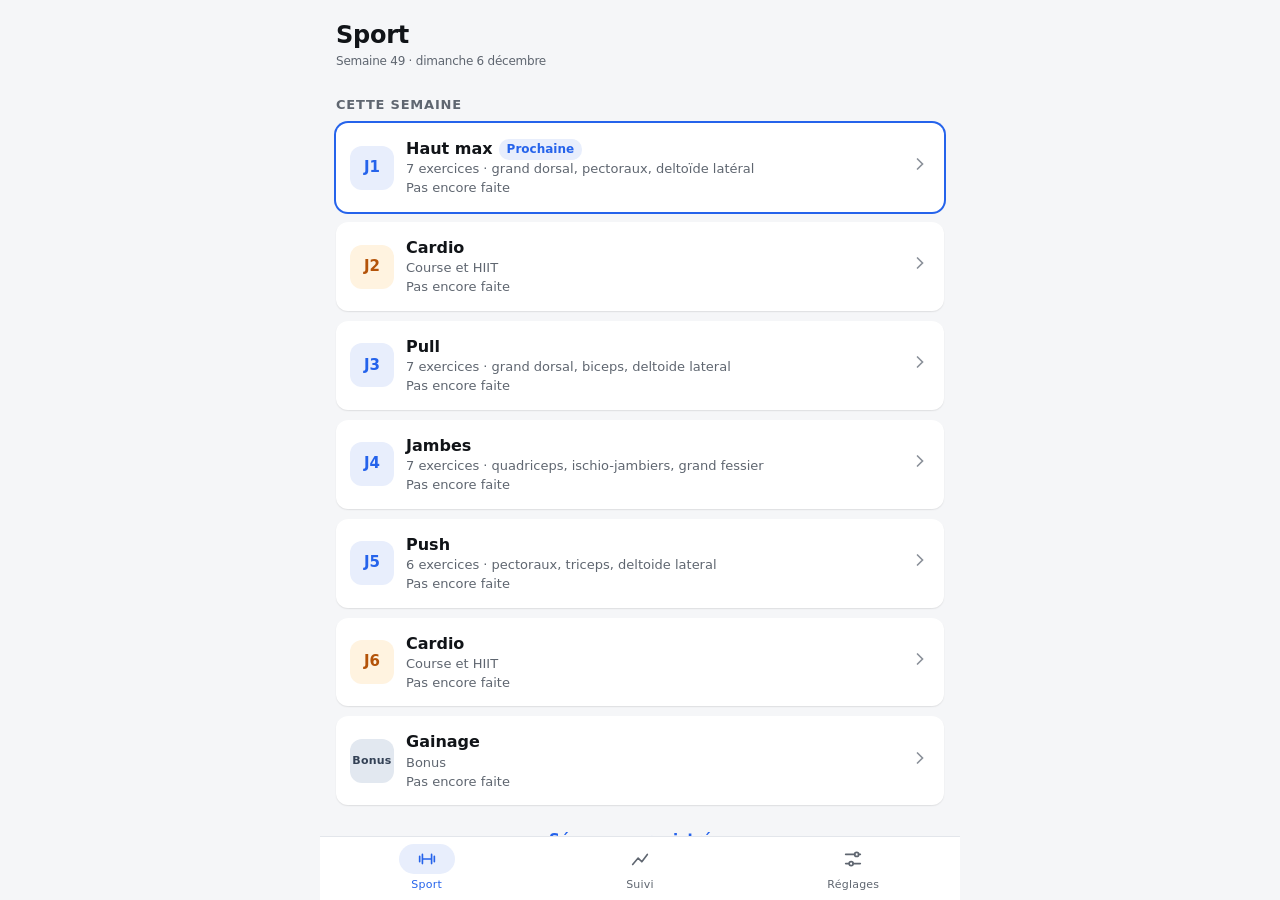
==== v2/index.html @ ffeedc8b "Version 2 : application independante dans v2/, classeur neuf et pont v2, direction standard du march" ====
<!DOCTYPE html>
<html lang="fr">
<head>
<meta charset="utf-8">
<meta name="viewport" content="width=device-width, initial-scale=1, viewport-fit=cover, user-scalable=no">
<meta name="theme-color" content="#f5f6f8">
<meta name="mobile-web-app-capable" content="yes">
<title>Muscu</title>
<link rel="manifest" href="manifest.webmanifest">
<link rel="icon" href="../icones/icone.svg" type="image/svg+xml">
<link rel="apple-touch-icon" href="../icones/icone-192.png">
<link rel="stylesheet" href="css/style.css">
</head>
<body>
<!-- Muscu v2 (4 novembre 2026). Chaque écran est une <section class="ecran">
     dont le contenu est rendu par js/*.js ; afficher() dans js/ui.js les
     empile avec un glissement de 220 ms et tient l'historique Android.
     Les trois écrans racine (Sport, Suivi, Réglages) portent la barre
     d'onglets. -->
<div id="app">

  <section id="ecran-sport" class="ecran racine actif">
    <div class="barre barre-grande"><h2>Sport<span class="sous" id="sport-sous"></span></h2></div>
    <div class="corps avec-onglets" id="sport-corps"></div>
  </section>

  <section id="ecran-suivi" class="ecran racine">
    <div class="barre barre-grande"><h2>Suivi<span class="sous">Progression, corps, sommeil</span></h2></div>
    <div class="corps avec-onglets" id="suivi-corps"></div>
  </section>

  <section id="ecran-reglages" class="ecran racine">
    <div class="barre barre-grande"><h2>Réglages<span class="sous">Classeur, son, veille</span></h2></div>
    <div class="corps avec-onglets" id="reglages-corps"></div>
  </section>

  <section id="ecran-demarrage" class="ecran">
    <div class="barre"><button class="icone" data-retour aria-label="Retour"></button><h2 id="demarrage-titre"></h2></div>
    <div class="corps" id="demarrage-corps"></div>
  </section>

  <section id="ecran-seance" class="ecran">
    <div class="barre"><button class="icone" data-retour aria-label="Retour"></button><h2 id="seance-titre"></h2><span class="num texte-2" id="seance-chrono"></span></div>
    <div class="progression"><div id="seance-progression"></div></div>
    <div class="corps" id="seance-corps"></div>
    <input id="amorce-clavier" type="text" inputmode="decimal" aria-hidden="true" tabindex="-1"
      style="position:absolute;left:0;top:0;width:1px;height:1px;opacity:0;font-size:16px;border:0;padding:0;">
  </section>

  <section id="ecran-fin" class="ecran">
    <div class="barre"><button class="icone" data-retour aria-label="Retour"></button><h2 id="fin-titre">Fin de séance</h2></div>
    <div class="corps" id="fin-corps"></div>
  </section>

  <section id="ecran-exercice" class="ecran">
    <div class="barre"><button class="icone" data-retour aria-label="Retour"></button><h2 id="exercice-titre"></h2></div>
    <div class="corps" id="exercice-corps"></div>
  </section>

  <section id="ecran-surcharge" class="ecran">
    <div class="barre"><button class="icone" data-retour aria-label="Retour"></button><h2>Surcharge progressive</h2></div>
    <div class="corps" id="surcharge-corps"></div>
  </section>

  <section id="ecran-calendrier" class="ecran">
    <div class="barre"><button class="icone" data-retour aria-label="Retour"></button><h2>Calendrier</h2></div>
    <div class="corps" id="calendrier-corps"></div>
  </section>

  <section id="ecran-etat" class="ecran">
    <div class="barre"><button class="icone" data-retour aria-label="Retour"></button><h2>État musculaire</h2></div>
    <div class="corps" id="etat-corps"></div>
  </section>

  <section id="ecran-sommeil" class="ecran">
    <div class="barre"><button class="icone" data-retour aria-label="Retour"></button><h2 id="sommeil-titre">Sommeil</h2></div>
    <div class="corps" id="sommeil-corps"></div>
  </section>

  <section id="ecran-mensurations" class="ecran">
    <div class="barre"><button class="icone" data-retour aria-label="Retour"></button><h2 id="mensurations-titre">Mensurations</h2></div>
    <div class="corps" id="mensurations-corps"></div>
    <input id="mensurations-photo-fichier" type="file" accept="image/*" capture="environment" hidden>
  </section>

  <section id="ecran-cardio-evolution" class="ecran">
    <div class="barre"><button class="icone" data-retour aria-label="Retour"></button><h2>Évolution cardio</h2></div>
    <div class="corps" id="cardio-evolution-corps"></div>
  </section>

  <section id="ecran-bilan" class="ecran">
    <div class="barre"><button class="icone" data-retour aria-label="Retour"></button><h2>Bilan mensuel</h2></div>
    <div class="corps" id="bilan-corps"></div>
  </section>

  <section id="ecran-remarque" class="ecran">
    <div class="barre"><button class="icone" data-retour aria-label="Retour"></button><h2>Remarque</h2></div>
    <div class="corps" id="remarque-corps"></div>
  </section>

  <section id="ecran-historique" class="ecran">
    <div class="barre"><button class="icone" data-retour aria-label="Retour"></button><h2>Séances enregistrées</h2></div>
    <div class="corps" id="historique-corps"></div>
  </section>

  <nav class="onglets" id="onglets" aria-label="Navigation principale">
    <button class="onglet actif" data-onglet="sport"><span class="pastille-onglet" data-icone="halteres"></span>Sport</button>
    <button class="onglet" data-onglet="suivi"><span class="pastille-onglet" data-icone="courbe"></span>Suivi</button>
    <button class="onglet" data-onglet="reglages"><span class="pastille-onglet" data-icone="reglages"></span>Réglages</button>
  </nav>

  <div id="minuterie-plein" class="minuterie-plein" hidden>
    <button class="icone fermer" id="minuterie-fermer" aria-label="Revenir à la fiche" data-icone="fermer"></button>
    <div class="centre">
      <svg class="anneau" viewBox="0 0 120 120" aria-hidden="true">
        <circle class="fond" cx="60" cy="60" r="52"></circle>
        <circle class="progres" id="minuterie-anneau" cx="60" cy="60" r="52"></circle>
      </svg>
      <div class="t num" id="minuterie-plein-t">0:00</div>
    </div>
    <div class="suivant" id="minuterie-suivant"></div>
    <div class="bilan" id="minuterie-bilan"></div>
    <div class="actions">
      <button class="bouton" id="minuterie-moins">-15 s</button>
      <button class="bouton" id="minuterie-plus">+15 s</button>
      <button class="bouton" id="minuterie-stop">Passer</button>
    </div>
  </div>

  <div id="toast" class="toast" role="status" aria-live="polite"></div>
</div>

<script src="js/tables.js"></script>
<script src="js/donnees.js"></script>
<script src="js/calculs.js"></script>
<script src="js/ui.js"></script>
<script src="js/sport.js"></script>
<script src="js/seance.js"></script>
<script src="js/cardio.js"></script>
<script src="js/gainage.js"></script>
<script src="js/suivi.js"></script>
<script src="js/sommeil.js"></script>
<script src="js/mensurations.js"></script>
<script src="js/reglages.js"></script>
<script src="js/app.js"></script>
</body>
</html>
---- v2/css/style.css ----
/* Muscu v2. Direction choisie le 4 novembre 2026 : le standard du marché
   (Hevy, Strong, Material 3 Android) joué sans détour. Fond gris très
   clair, cartes blanches, un seul bleu d'action, vert et rouge sémantiques,
   Roboto, barre d'onglets basse. Un seul thème, clair : l'application vit
   sous la lumière crue de la salle.

   Contrastes mesurés contre --fond (#f5f6f8) et --carte (#fff) :
   --texte 16,1:1, --texte-2 5,9:1, --accent 5,2:1 (texte) et blanc sur
   --accent 5,2:1, --hausse 4,6:1, --baisse 5,9:1. */

:root {
  --fond: #f5f6f8;
  --carte: #ffffff;
  --fond-2: #eceef2;
  --trait: #e3e6eb;
  --texte: #111418;
  --texte-2: #5f6670;
  --texte-3: #8a9099;
  --accent: #2563eb;
  --accent-fond: #e8eefc;
  --accent-fonce: #1d4ed8;
  --hausse: #15803d;
  --hausse-fond: #e6f5ec;
  --baisse: #b91c1c;
  --baisse-fond: #fdecec;
  --attention: #b45309;
  --attention-fond: #fff3e0;
  --repos: #1e3a8a;
  --rayon: 12px;
  --rayon-petit: 8px;
  --marge: 16px;
  --ombre: 0 1px 2px rgba(17, 20, 24, .06), 0 1px 1px rgba(17, 20, 24, .04);
  --ombre-haute: 0 8px 24px -8px rgba(17, 20, 24, .25);
  --onglets: 64px;
  --police: "Roboto", system-ui, -apple-system, "Segoe UI", sans-serif;
  --vite: .18s cubic-bezier(.2, 0, 0, 1);
}

* { box-sizing: border-box; }
html, body { margin: 0; height: 100%; }
html { -webkit-text-size-adjust: 100%; }
body {
  background: var(--fond);
  color: var(--texte);
  font-family: var(--police);
  font-size: 15px;
  line-height: 1.45;
  overscroll-behavior: none;
  -webkit-tap-highlight-color: transparent;
  overflow: hidden;
}
button, input, select, textarea { font: inherit; color: inherit; }
button { cursor: pointer; border: 0; background: none; padding: 0; }
input, textarea, select { border: 1px solid var(--trait); background: var(--carte); border-radius: var(--rayon-petit); padding: 10px 12px; }
input:focus, textarea:focus, select:focus, button:focus-visible { outline: 2px solid var(--accent); outline-offset: 1px; }
h1, h2, h3, h4, p { margin: 0; }
ul { list-style: none; margin: 0; padding: 0; }
.num, .tabnum { font-variant-numeric: tabular-nums; }
[hidden] { display: none !important; }
::selection { background: var(--accent-fond); }

/* ---------- Écrans et navigation ---------- */

#app { position: fixed; inset: 0; display: flex; flex-direction: column; max-width: 640px; margin: 0 auto; width: 100%; overflow: clip; }
.ecran {
  position: absolute; inset: 0; display: flex; flex-direction: column;
  background: var(--fond);
  transform: translateX(100%);
  visibility: hidden;
  transition: transform .22s cubic-bezier(.2, 0, 0, 1), visibility 0s linear .22s;
}
.ecran.actif { transform: translateX(0); visibility: visible; transition: transform .22s cubic-bezier(.2, 0, 0, 1), visibility 0s; z-index: 2; }
.ecran.sortant { transform: translateX(-30%); opacity: .6; visibility: visible; transition: transform .22s cubic-bezier(.2, 0, 0, 1), opacity .22s, visibility 0s linear .22s; z-index: 1; }
.ecran.racine { transform: none; }
.ecran.racine.actif { z-index: 1; }
@media (prefers-reduced-motion: reduce) {
  .ecran, .ecran.actif, .ecran.sortant { transition: none; }
}

.barre {
  display: flex; align-items: center; gap: 8px;
  padding: calc(env(safe-area-inset-top, 0px) + 10px) 12px 10px;
  background: var(--carte); border-bottom: 1px solid var(--trait); flex: none; min-height: 56px;
}
.barre h2 { flex: 1; font-size: 18px; font-weight: 600; letter-spacing: -.01em; min-width: 0; overflow: hidden; text-overflow: ellipsis; white-space: nowrap; }
.barre .sous { display: block; font-size: 12px; color: var(--texte-2); font-weight: 400; }
.barre-grande { padding-top: calc(env(safe-area-inset-top, 0px) + 18px); padding-left: var(--marge); background: var(--fond); border-bottom: 0; }
.barre-grande h2 { font-size: 24px; font-weight: 700; }
.icone {
  width: 44px; height: 44px; border-radius: 22px; display: inline-flex; align-items: center; justify-content: center; flex: none;
  color: var(--texte); transition: background var(--vite);
}
.icone:active { background: var(--fond-2); }
.icone svg, .onglet svg, .ic svg { width: 22px; height: 22px; stroke: currentColor; fill: none; stroke-width: 1.8; stroke-linecap: round; stroke-linejoin: round; }

.corps { flex: 1; overflow-y: auto; overscroll-behavior: contain; -webkit-overflow-scrolling: touch;
  padding: 12px max(var(--marge), env(safe-area-inset-right, 0px)) calc(24px + env(safe-area-inset-bottom, 0px)) max(var(--marge), env(safe-area-inset-left, 0px)); }
.corps.avec-onglets { padding-bottom: calc(var(--onglets) + 16px + env(safe-area-inset-bottom, 0px)); }

.onglets {
  position: absolute; left: 0; right: 0; bottom: 0; z-index: 5;
  display: flex; background: var(--carte); border-top: 1px solid var(--trait);
  padding-bottom: env(safe-area-inset-bottom, 0px); height: calc(var(--onglets) + env(safe-area-inset-bottom, 0px));
}
.onglet { flex: 1; display: flex; flex-direction: column; align-items: center; justify-content: center; gap: 3px; font-size: 11px; font-weight: 500; color: var(--texte-2); letter-spacing: .02em; }
.onglet span.pastille-onglet { display: flex; align-items: center; justify-content: center; width: 56px; height: 30px; border-radius: 15px; transition: background var(--vite); }
.onglet.actif { color: var(--accent); }
.onglet.actif span.pastille-onglet { background: var(--accent-fond); }
.onglet:active span.pastille-onglet { background: var(--fond-2); }

/* ---------- Composants ---------- */

.carte { background: var(--carte); border-radius: var(--rayon); box-shadow: var(--ombre); padding: 14px; }
.carte + .carte, .liste > * + * { margin-top: 10px; }
.liste-cartes { display: flex; flex-direction: column; gap: 10px; }
.titre-section { font-size: 13px; font-weight: 600; color: var(--texte-2); text-transform: uppercase; letter-spacing: .06em; margin: 18px 0 8px; }
.titre-section:first-child { margin-top: 4px; }
.texte-2 { color: var(--texte-2); }
.texte-3 { color: var(--texte-3); }
.petit { font-size: 13px; }
.vide { color: var(--texte-2); text-align: center; padding: 32px 16px; }

.bouton {
  display: inline-flex; align-items: center; justify-content: center; gap: 8px;
  min-height: 48px; padding: 0 20px; border-radius: 24px; font-weight: 600; font-size: 15px;
  background: var(--fond-2); color: var(--texte); transition: background var(--vite), transform var(--vite);
}
.bouton:active { transform: scale(.98); }
.bouton.primaire { background: var(--accent); color: #fff; }
.bouton.primaire:active { background: var(--accent-fonce); }
.bouton.large { width: 100%; }
.bouton.danger { color: var(--baisse); background: var(--baisse-fond); }
.bouton.discret { background: none; color: var(--accent); min-height: 40px; }
.bouton[disabled] { opacity: .5; pointer-events: none; }
.bouton.petit { min-height: 36px; padding: 0 14px; font-size: 14px; border-radius: 18px; }

.rangee { display: flex; align-items: center; gap: 12px; min-height: 56px; padding: 8px 0; }
.rangee + .rangee { border-top: 1px solid var(--trait); }
.rangee .ic { width: 40px; height: 40px; border-radius: 10px; background: var(--accent-fond); color: var(--accent); display: flex; align-items: center; justify-content: center; font-weight: 700; font-size: 14px; flex: none; }
.rangee .tx { flex: 1; min-width: 0; }
.rangee .tx b { display: block; font-weight: 500; }
.rangee .tx span { display: block; font-size: 13px; color: var(--texte-2); }
.rangee .chev { color: var(--texte-3); flex: none; }
.rangee .chev svg { width: 20px; height: 20px; stroke: currentColor; fill: none; stroke-width: 2; stroke-linecap: round; }
button.rangee { width: 100%; text-align: left; }
button.rangee:active { background: var(--fond-2); margin: 0 -14px; padding-left: 14px; padding-right: 14px; width: calc(100% + 28px); }

.puce { display: inline-flex; align-items: center; gap: 4px; padding: 2px 8px; border-radius: 10px; font-size: 12px; font-weight: 600; background: var(--fond-2); color: var(--texte-2); }
.puce.hausse { background: var(--hausse-fond); color: var(--hausse); }
.puce.baisse { background: var(--baisse-fond); color: var(--baisse); }
.puce.attention { background: var(--attention-fond); color: var(--attention); }
.puce.accent { background: var(--accent-fond); color: var(--accent); }

.alerte { border-radius: var(--rayon); padding: 10px 14px; font-size: 14px; display: flex; gap: 10px; align-items: flex-start; }
.alerte.baisse { background: var(--baisse-fond); color: #7f1d1d; }
.alerte.attention { background: var(--attention-fond); color: #7c3a03; }
.alerte.info { background: var(--accent-fond); color: #1e3a8a; }
.alerte b { font-weight: 600; }

.segments { display: flex; gap: 6px; flex-wrap: wrap; }
.segment { min-height: 40px; padding: 0 14px; border-radius: 20px; background: var(--carte); border: 1px solid var(--trait); font-weight: 500; font-size: 14px; display: inline-flex; align-items: center; gap: 6px; transition: background var(--vite), border-color var(--vite); }
.segment.choisi { background: var(--accent); border-color: var(--accent); color: #fff; }
.segment.rempli:not(.choisi)::after { content: ""; width: 7px; height: 7px; border-radius: 50%; background: var(--hausse); }

.champ { display: flex; flex-direction: column; gap: 4px; }
.champ > span { font-size: 13px; color: var(--texte-2); }
.champ input, .champ textarea, .champ select { width: 100%; min-height: 48px; }
.champ input { font-size: 17px; }
.grille-champs { display: grid; grid-template-columns: 1fr 1fr; gap: 10px; }
.bascule { display: flex; align-items: center; justify-content: space-between; gap: 12px; min-height: 52px; }
.bascule span { flex: 1; }
.bascule input { width: 26px; height: 26px; accent-color: var(--accent); margin: 0; }

.chiffres { display: flex; gap: 8px; }
.chiffre { flex: 1; background: var(--fond-2); border-radius: var(--rayon-petit); padding: 10px 8px; text-align: center; }
.chiffre b { display: block; font-size: 22px; font-weight: 700; font-variant-numeric: tabular-nums; }
.chiffre span { font-size: 12px; color: var(--texte-2); }

.toast { position: absolute; left: 16px; right: 16px; bottom: calc(var(--onglets) + 16px + env(safe-area-inset-bottom, 0px)); z-index: 20; background: var(--texte); color: #fff; border-radius: var(--rayon-petit); padding: 12px 16px; font-size: 14px; box-shadow: var(--ombre-haute); opacity: 0; transform: translateY(8px); transition: opacity var(--vite), transform var(--vite); pointer-events: none; }
.toast.visible { opacity: 1; transform: none; }

/* Feuille basse (dialogue) */
.voile { position: absolute; inset: 0; z-index: 30; background: rgba(17, 20, 24, .4); display: flex; align-items: flex-end; opacity: 0; transition: opacity var(--vite); }
.voile.visible { opacity: 1; }
.feuille { background: var(--carte); width: 100%; border-radius: 16px 16px 0 0; padding: 12px var(--marge) calc(20px + env(safe-area-inset-bottom, 0px)); max-height: 85%; overflow-y: auto; transform: translateY(100%); transition: transform .22s cubic-bezier(.2, 0, 0, 1); }
.voile.visible .feuille { transform: none; }
.feuille::before { content: ""; display: block; width: 36px; height: 4px; border-radius: 2px; background: var(--trait); margin: 0 auto 12px; }
.feuille h3 { font-size: 18px; margin-bottom: 8px; }
.feuille .actions { display: flex; gap: 8px; margin-top: 16px; }
.feuille .actions .bouton { flex: 1; }
.feuille .liste-choix button { width: 100%; text-align: left; min-height: 52px; padding: 8px 4px; border-top: 1px solid var(--trait); display: flex; justify-content: space-between; align-items: center; gap: 8px; }
.feuille .liste-choix button:first-child { border-top: 0; }
.feuille .liste-choix button span { color: var(--texte-2); font-size: 13px; }

/* ---------- Sport ---------- */

.carte-jour { display: flex; align-items: center; gap: 12px; padding: 14px; width: 100%; text-align: left; background: var(--carte); border-radius: var(--rayon); box-shadow: var(--ombre); transition: transform var(--vite); }
.carte-jour:active { transform: scale(.985); }
.carte-jour .code { width: 44px; height: 44px; border-radius: 12px; background: var(--accent-fond); color: var(--accent); font-weight: 700; font-size: 15px; display: flex; align-items: center; justify-content: center; flex: none; }
.carte-jour.cardio .code { background: #fff3e0; color: #b45309; }
.carte-jour.gainage .code { background: #e2e8f0; color: #334155; font-size: 11px; letter-spacing: .02em; }
.carte-jour .tx { flex: 1; min-width: 0; }
.carte-jour .tx b { display: block; font-size: 16px; font-weight: 600; }
.carte-jour .tx > span { display: block; font-size: 13px; color: var(--texte-2); }
.carte-jour .tx span.retard { color: var(--baisse); font-weight: 500; }
.carte-jour .tx span.encours { color: var(--accent); font-weight: 500; }
.carte-jour .chev { color: var(--texte-3); }
.carte-jour .chev svg { width: 20px; height: 20px; stroke: currentColor; fill: none; stroke-width: 2; stroke-linecap: round; }
.carte-jour.encours, .carte-jour.prochaine { box-shadow: 0 0 0 2px var(--accent), var(--ombre); }
.carte-jour .tx .puce { margin-left: 6px; vertical-align: 1px; }

/* ---------- Démarrage ---------- */

.phrase { font-size: 19px; font-weight: 500; line-height: 1.35; text-wrap: balance; padding: 6px 0 2px; }
.echauffement li { display: flex; gap: 10px; padding: 8px 0; border-top: 1px solid var(--trait); }
.echauffement li:first-child { border-top: 0; }
.echauffement li::before { content: ""; width: 8px; height: 8px; border-radius: 50%; background: var(--accent); flex: none; margin-top: 7px; }
.echelle { display: flex; gap: 6px; }
.echelle button { flex: 1; min-height: 44px; border-radius: var(--rayon-petit); background: var(--fond-2); font-weight: 600; font-size: 16px; }
.echelle button.choisi { background: var(--accent); color: #fff; }
.pied-fixe { position: sticky; bottom: 0; background: linear-gradient(180deg, rgba(245, 246, 248, 0), var(--fond) 30%); padding: 16px 0 4px; }

/* ---------- Séance ---------- */

.progression { height: 4px; background: var(--fond-2); flex: none; }
.progression > div { height: 100%; background: var(--accent); width: 0; transition: width .25s; }
.exo-entete { display: flex; align-items: flex-start; gap: 10px; }
.exo-entete h3 { font-size: 22px; font-weight: 700; line-height: 1.15; flex: 1; text-wrap: balance; }
.exo-muscle { font-size: 13px; color: var(--texte-2); margin-top: 2px; }
.objectif { display: flex; align-items: flex-end; gap: 12px; margin-top: 12px; }
.objectif .val { font-size: 40px; font-weight: 700; line-height: 1; font-variant-numeric: tabular-nums; letter-spacing: -.02em; }
.objectif .val small { font-size: 15px; font-weight: 500; color: var(--texte-2); margin-left: 4px; letter-spacing: 0; }
.objectif .why { font-size: 12px; color: var(--texte-2); flex: 1; padding-bottom: 4px; }
.objectif.monte .val { color: var(--hausse); }
.exo-image { margin-top: 12px; border-radius: var(--rayon-petit); overflow: hidden; background: var(--carte); border: 1px solid var(--trait); display: flex; align-items: center; justify-content: center; height: 96px; position: relative; }
.exo-image img { max-height: 96px; max-width: 100%; object-fit: contain; }
.exo-image .credit { position: absolute; right: 6px; bottom: 4px; font-size: 10px; color: var(--texte-3); }
.exo-image .generique { position: absolute; left: 6px; top: 4px; }
.exo-details { margin-top: 10px; display: flex; flex-direction: column; gap: 6px; font-size: 14px; }
.exo-details .ligne-detail { display: flex; gap: 8px; align-items: flex-start; }
.exo-details .ligne-detail .cle { color: var(--texte-2); flex: none; width: 76px; font-size: 13px; padding-top: 1px; }
.exo-details .ligne-detail .val { flex: 1; min-width: 0; }
.exo-details button.ligne-detail { width: 100%; text-align: left; }
.exo-details .douleur { color: var(--baisse); }

/* Ligne de série aérée (choix de l'utilisateur le 4 novembre 2026, sur la
   maquette) : numéro, kg, reps, quatre boutons RIR sur une seule ligne ;
   rest-pause et suppression vivent sous les séries, pas dans chaque ligne. */
.entete-series { display: grid; grid-template-columns: 24px 1fr 1fr 164px; gap: 8px; font-size: 11px; color: var(--texte-2); text-transform: uppercase; letter-spacing: .06em; padding: 0 0 4px; }
.serie { display: grid; grid-template-columns: 24px 1fr 1fr 164px; gap: 8px; align-items: center; padding: 10px 0; border-top: 1px solid var(--trait); }
.serie.rp-actif .n::after { content: 'RP'; display: block; font-size: 9px; font-weight: 700; color: var(--accent); line-height: 1; }
.serie:first-of-type { border-top: 0; }
.serie .n { color: var(--texte-2); font-weight: 500; text-align: center; font-variant-numeric: tabular-nums; }
.serie input.f { width: 100%; min-height: 48px; text-align: center; font-size: 19px; font-weight: 600; font-variant-numeric: tabular-nums; background: var(--fond-2); border: 1px solid transparent; border-radius: var(--rayon-petit); padding: 0 4px; }
.serie input.f::placeholder { color: var(--texte-3); font-weight: 400; }
.serie.faite input.f { background: var(--hausse-fond); color: var(--hausse); }
.serie.faite.baisse input.f { background: var(--baisse-fond); color: var(--baisse); }
.serie.faite.stable input.f { background: var(--fond-2); color: var(--texte); }
.serie.courante input.f { border-color: var(--accent); background: var(--carte); }
.serie.aberrante input.f.charge { border-color: var(--attention); background: var(--attention-fond); }
.rir { display: flex; gap: 4px; align-items: center; }
.rir button { flex: 1; min-width: 0; min-height: 48px; border-radius: var(--rayon-petit); background: var(--fond-2); font-weight: 600; font-size: 15px; color: var(--texte-2); }
.rir button.choisi { background: var(--accent); color: #fff; }
.rir button.cible:not(.choisi) { box-shadow: inset 0 0 0 1.5px var(--accent); }
.serie .plus { display: contents; }
.serie .plus button { width: 40px; height: 48px; border-radius: var(--rayon-petit); font-size: 12px; font-weight: 700; color: var(--texte-2); background: var(--fond-2); display: flex; align-items: center; justify-content: center; }
.serie .plus button svg { width: 18px; height: 18px; stroke: currentColor; fill: none; stroke-width: 2; stroke-linecap: round; }
.serie .plus button.rp.actif { background: var(--accent); color: #fff; }
.actions-serie { display: flex; gap: 8px; margin-top: 12px; flex-wrap: wrap; }
.actions-serie .bouton { flex: 1; min-width: 0; padding: 0 10px; }
.actions-serie .bouton.actif { background: var(--accent); color: #fff; }

.comparaison { font-size: 13px; color: var(--texte-2); margin-top: 6px; min-height: 18px; }
.comparaison.hausse { color: var(--hausse); }
.comparaison.baisse { color: var(--baisse); }

.nav-exo { display: flex; gap: 8px; margin-top: 12px; }
.nav-exo .bouton { flex: 1; }

/* Minuterie de repos : bandeau compact et plein écran */
.minuterie { position: sticky; top: 0; z-index: 4; margin: -12px calc(-1 * var(--marge)) 12px; background: var(--repos); color: #fff; display: flex; align-items: center; justify-content: space-between; padding: 10px var(--marge); }
.minuterie .t { font-size: 30px; font-weight: 700; font-variant-numeric: tabular-nums; line-height: 1; }
.minuterie .l { font-size: 12px; opacity: .9; }
.minuterie-plein { position: absolute; inset: 0; z-index: 25; background: var(--repos); color: #fff; display: flex; flex-direction: column; align-items: center; justify-content: center; gap: 16px; padding: 24px; text-align: center; }
.minuterie-plein .anneau { width: 220px; height: 220px; }
.minuterie-plein .anneau circle { fill: none; stroke-width: 8; stroke-linecap: round; }
.minuterie-plein .anneau .fond { stroke: rgba(255, 255, 255, .2); }
.minuterie-plein .anneau .progres { stroke: #93c5fd; transition: stroke-dashoffset .25s linear; transform: rotate(-90deg); transform-origin: 50% 50%; }
.minuterie-plein .t { font-size: 64px; font-weight: 700; font-variant-numeric: tabular-nums; line-height: 1; position: absolute; }
.minuterie-plein .centre { position: relative; display: flex; align-items: center; justify-content: center; }
.minuterie-plein .suivant { font-size: 15px; opacity: .9; max-width: 32ch; }
.minuterie-plein .suivant b { display: block; font-size: 20px; margin-bottom: 4px; }
.minuterie-plein .bilan { display: flex; gap: 16px; font-size: 14px; }
.minuterie-plein .bilan b { display: block; font-size: 22px; }
.minuterie-plein .fermer { position: absolute; top: calc(env(safe-area-inset-top, 0px) + 12px); right: 12px; color: #fff; }
.minuterie-plein .actions { display: flex; gap: 10px; }
.minuterie-plein .actions .bouton { background: rgba(255, 255, 255, .16); color: #fff; }

/* ---------- Cardio ---------- */
.cycle { margin-top: 10px; }
.cycle .entete-cycle { display: flex; justify-content: space-between; align-items: center; font-weight: 600; margin-bottom: 8px; }
.cycle .entete-cycle button { color: var(--texte-2); }
.allure { font-weight: 600; margin-top: 8px; }

/* ---------- Gainage ---------- */
.gainage-exo .choix { margin: 8px 0; }
.gainage-series { display: grid; grid-template-columns: repeat(3, 1fr); gap: 8px; margin-top: 8px; }
.gainage-serie { background: var(--fond-2); border-radius: var(--rayon-petit); padding: 8px; display: flex; flex-direction: column; gap: 6px; align-items: stretch; }
.gainage-serie input { width: 100%; min-height: 44px; text-align: center; font-size: 18px; font-weight: 600; background: var(--carte); border: 1px solid transparent; padding: 0 4px; }
.gainage-serie label { display: flex; align-items: center; gap: 4px; font-size: 12px; color: var(--texte-2); }
.gainage-serie label input { min-height: 36px; font-size: 14px; }
.gainage-serie .demarrer { min-height: 36px; border-radius: 18px; background: var(--accent); color: #fff; font-weight: 600; font-size: 13px; }
.gainage-chrono { position: sticky; top: 0; z-index: 4; margin: -12px calc(-1 * var(--marge)) 12px; background: var(--repos); color: #fff; display: flex; justify-content: space-between; align-items: center; padding: 10px var(--marge); }
.gainage-chrono .t { font-size: 30px; font-weight: 700; font-variant-numeric: tabular-nums; }
.nom-mouvement { font-weight: 600; }
.reglage-duree { display: flex; align-items: center; gap: 10px; }
.reglage-duree button { width: 40px; height: 40px; border-radius: 20px; background: var(--fond-2); font-size: 20px; font-weight: 600; }

/* ---------- Fin de séance ---------- */
.resume-exo { padding: 8px 0; border-top: 1px solid var(--trait); }
.resume-exo:first-child { border-top: 0; }
.resume-exo b { display: block; font-weight: 500; }
.resume-exo span { font-size: 13px; color: var(--texte-2); font-variant-numeric: tabular-nums; }
.etat-envoi { display: flex; align-items: center; gap: 8px; font-size: 13px; color: var(--texte-2); justify-content: center; margin-top: 8px; }
.etat-envoi svg { width: 20px; height: 20px; stroke: currentColor; fill: none; stroke-width: 1.8; flex: none; }
.spinner { width: 18px; height: 18px; border: 2px solid rgba(255, 255, 255, .35); border-top-color: #fff; border-radius: 50%; animation: tourner .8s linear infinite; }
@keyframes tourner { to { transform: rotate(360deg); } }
@media (prefers-reduced-motion: reduce) { .spinner { animation: none; } }

/* ---------- Suivi ---------- */
.grille-suivi { display: grid; grid-template-columns: 1fr 1fr; gap: 10px; }
.tuile { background: var(--carte); border-radius: var(--rayon); box-shadow: var(--ombre); padding: 14px; text-align: left; display: flex; flex-direction: column; gap: 6px; min-height: 96px; }
.tuile .ic { color: var(--accent); }
.tuile b { font-size: 15px; font-weight: 600; }
.tuile span { font-size: 12px; color: var(--texte-2); }
.tuile { transition: transform var(--vite); }
.tuile:active { transform: scale(.985); }

svg.courbe { width: 100%; max-width: 420px; height: auto; display: block; margin: 0 auto; }
svg.courbe text { font-family: var(--police); font-size: 11px; fill: var(--texte-2); }
svg.courbe .axe { stroke: var(--trait); stroke-width: 1; }
svg.courbe .grille { stroke: var(--trait); stroke-width: 1; stroke-dasharray: 2 4; }
svg.courbe .trace { fill: none; stroke: var(--accent); stroke-width: 2.5; stroke-linejoin: round; }
svg.courbe .point { fill: var(--carte); stroke: var(--accent); stroke-width: 2.5; }
svg.courbe .point.dernier { fill: var(--accent); }
svg.courbe .point.choisi { fill: var(--accent); stroke: var(--carte); stroke-width: 3; filter: drop-shadow(0 1px 2px rgba(37, 99, 235, .5)); }
svg.courbe .zone { fill: transparent; }
svg.courbe .deload { fill: var(--attention); stroke: var(--attention); }
.fiche-point { margin-top: 8px; border-radius: var(--rayon); background: var(--carte); box-shadow: 0 0 0 2px var(--accent), var(--ombre); padding: 12px 14px; font-size: 13px; }
.fiche-point b { font-size: 15px; }
.fiche-point .series { color: var(--texte-2); font-variant-numeric: tabular-nums; margin-top: 2px; }
.fiche-point a { color: var(--accent); font-weight: 500; display: inline-block; margin-top: 6px; text-decoration: none; }

.calendrier-entetes, .calendrier-grille { display: grid; grid-template-columns: repeat(7, minmax(0, 1fr)); gap: 4px; }
.calendrier-entetes span { text-align: center; font-size: 11px; color: var(--texte-2); padding: 4px 0; }
.calendrier-case { aspect-ratio: 1; border-radius: var(--rayon-petit); background: var(--fond-2); position: relative; display: flex; align-items: center; justify-content: center; }
.calendrier-case.vide { background: none; }
.calendrier-case.aujourdhui { box-shadow: inset 0 0 0 2px var(--accent); }
.calendrier-case .num { position: absolute; top: 3px; left: 5px; font-size: 10px; color: var(--texte-2); }
.calendrier-case .ico { display: flex; flex-wrap: wrap; justify-content: center; gap: 1px; font-size: 9px; margin-top: 10px; max-width: 100%; }
.calendrier-case .ico .puce { font-size: 9px; padding: 0 4px; }
.calendrier-case.muscu { background: var(--accent-fond); }
.calendrier-case.cardio { background: #fff3e0; }
.calendrier-case.gainage { background: #e2e8f0; }
.calendrier-case.a-sommeil { box-shadow: inset 0 -3px 0 #5a7aa8; }
.calendrier-case .multi { position: absolute; right: 3px; bottom: 2px; font-size: 10px; font-weight: 600; color: var(--texte-2); }
.calendrier-case.zone-fatigue { background: var(--baisse-fond); }
.calendrier-case.zone-recup { background: var(--attention-fond); }
.calendrier-case.zone-prete { background: var(--hausse-fond); }
.mois-nav { display: flex; align-items: center; justify-content: space-between; margin-bottom: 8px; }
.mois-nav b { text-transform: capitalize; }

.mannequin-paire { display: flex; gap: 8px; }
.mannequin-vue { flex: 1; text-align: center; font-size: 12px; color: var(--texte-2); }
.mannequin-svg { width: 100%; height: auto; }
.mannequin-svg .silhouette { fill: var(--fond-2); stroke: var(--trait); stroke-width: 3; }
.mannequin-svg polygon { stroke: var(--carte); stroke-width: 3; }
.muscu-fatigue { fill: #ef9a9a; } .muscu-charge { fill: #ffcc80; } .muscu-recuperation { fill: #fff59d; } .muscu-pret { fill: #a5d6a7; }
.pastille-zone { display: flex; justify-content: space-between; gap: 8px; padding: 8px 10px; border-radius: var(--rayon-petit); font-size: 13px; }
.pastille-zone.muscu-fatigue { background: #ffebee; } .pastille-zone.muscu-charge { background: #fff3e0; } .pastille-zone.muscu-recuperation { background: #fffde7; } .pastille-zone.muscu-pret { background: #e8f5e9; }
.pastille-zone span { color: var(--texte-2); }
.liste-zones { display: grid; grid-template-columns: 1fr 1fr; gap: 6px; margin-top: 10px; }

/* Surcharge par muscle */
.surcharge-hausse { fill: var(--hausse); } .surcharge-baisse { fill: var(--baisse); } .surcharge-neutre { fill: var(--fond-2); }
.mannequin-svg polygon[data-zone] { cursor: pointer; }
.mannequin-svg polygon.selection { stroke: var(--accent); stroke-width: 8; }

/* Volume */
.barre-volume { display: grid; grid-template-columns: 110px 1fr 56px; gap: 8px; align-items: center; font-size: 13px; padding: 6px 0; border-top: 1px solid var(--trait); }
.barre-volume:first-child { border-top: 0; }
.barre-volume .jauge { height: 10px; background: var(--fond-2); border-radius: 5px; overflow: hidden; position: relative; }
.barre-volume .jauge i { position: absolute; left: 0; top: 0; bottom: 0; background: var(--accent); border-radius: 5px; }
.barre-volume .jauge i.realise { background: var(--hausse); height: 4px; top: 3px; }
.barre-volume .val { text-align: right; font-variant-numeric: tabular-nums; color: var(--texte-2); }

/* Sommeil */
.sommeil-frise { display: grid; grid-template-columns: repeat(12, minmax(0, 1fr)); gap: 3px; }
.sommeil-creneau { min-width: 0; padding: 0; }
.sommeil-creneau { aspect-ratio: 1 / 1.2; border-radius: 6px; background: var(--fond-2); position: relative; font-size: 10px; color: var(--texte-2); display: flex; align-items: center; justify-content: center; }
.sommeil-creneau.coeur { aspect-ratio: 1 / 1.45; }
.sommeil-creneau.sommeil { background: #3b5fa8; color: #fff; }
.sommeil-creneau.insomnie { background: var(--baisse); color: #fff; }
.sommeil-creneau .heure { position: absolute; top: 2px; left: 3px; font-size: 9px; }
.sommeil-creneau .rep { font-size: 14px; }
.sommeil-frise.armee .sommeil-creneau { outline: 1px dashed var(--accent); }
.chips { display: flex; flex-wrap: wrap; gap: 6px; }
.chip { min-height: 36px; padding: 0 12px; border-radius: 18px; background: var(--fond-2); font-size: 13px; display: inline-flex; align-items: center; gap: 4px; }
.chip.choisi { background: var(--accent); color: #fff; }
.chip.arme { outline: 2px dashed var(--accent); outline-offset: 1px; }
.chip .x { margin-left: 4px; opacity: .8; }
input[type="time"].heure-sport { min-height: 36px; padding: 0 8px; }

/* Mensurations */
.mesures { display: grid; grid-template-columns: repeat(2, minmax(0, 1fr)); gap: 8px; }
.mesure { display: flex; align-items: center; gap: 6px; background: var(--fond-2); border-radius: var(--rayon-petit); padding: 6px 8px; }
.mesure .puce-m { width: 10px; height: 10px; border-radius: 50%; flex: none; }
.mesure .puce-m.torse { background: var(--accent); } .mesure .puce-m.bras { background: #0f766e; } .mesure .puce-m.jambe { background: #b45309; }
.mesure span { flex: 1; font-size: 13px; }
.mesure input { width: 52px; min-height: 40px; text-align: center; padding: 0 4px; flex: none; }
.mesure span { min-width: 0; overflow: hidden; text-overflow: ellipsis; white-space: nowrap; }
.mesure small { color: var(--texte-2); }
.mannequin-svg .mesure-ligne { stroke-dasharray: 14 10; stroke-width: 6; fill: none; }
.mannequin-svg .mesure-point { stroke-width: 0; }
.mannequin-svg .mesure-torse line, .mannequin-svg .mesure-torse circle { stroke: var(--accent); fill: var(--accent); }
.mannequin-svg .mesure-bras line, .mannequin-svg .mesure-bras circle { stroke: #0f766e; fill: #0f766e; }
.mannequin-svg .mesure-jambe line, .mannequin-svg .mesure-jambe circle { stroke: #b45309; fill: #b45309; }
.photo-zone { margin-top: 10px; border-radius: var(--rayon-petit); background: var(--fond-2); min-height: 120px; display: flex; align-items: center; justify-content: center; overflow: hidden; position: relative; }
.photo-zone img { max-width: 100%; max-height: 320px; display: block; }
.photo-zone .suppr { position: absolute; top: 6px; right: 6px; width: 32px; height: 32px; border-radius: 16px; background: rgba(0, 0, 0, .6); color: #fff; font-size: 18px; }
.comparateur { position: relative; border-radius: var(--rayon-petit); overflow: hidden; background: #000; aspect-ratio: 3 / 4; margin-top: 10px; }
.comparateur img { position: absolute; inset: 0; width: 100%; height: 100%; object-fit: contain; }
.comparateur .apres { clip-path: inset(0 0 0 50%); }
.comparateur .barre-c { position: absolute; top: 0; bottom: 0; left: 50%; width: 2px; background: #fff; transform: translateX(-1px); }
.comparateur input[type="range"] { position: absolute; inset: 0; width: 100%; height: 100%; opacity: 0; margin: 0; }
.comparateur .stats { position: absolute; left: 0; right: 0; bottom: 0; background: rgba(0, 0, 0, .55); color: #fff; font-size: 13px; padding: 8px 12px; display: flex; gap: 16px; }

/* Historique */
details.seance-h { background: var(--carte); border-radius: var(--rayon); box-shadow: var(--ombre); padding: 0 14px; }
details.seance-h summary { list-style: none; min-height: 56px; display: flex; align-items: center; gap: 12px; cursor: pointer; }
details.seance-h summary .tx b, details.seance-h summary .tx span { display: block; }
details.seance-h summary::-webkit-details-marker { display: none; }
details.seance-h .detail { padding: 0 0 12px; }
.historique-liste { display: flex; flex-direction: column; gap: 10px; }

/* Réglages */
.reglages-groupe { background: var(--carte); border-radius: var(--rayon); box-shadow: var(--ombre); padding: 4px 14px; }
.reglages-groupe .bascule + .bascule, .reglages-groupe .champ + .champ { border-top: 1px solid var(--trait); }
.reglages-groupe .champ { padding: 10px 0; }
.etat-pont { font-size: 13px; color: var(--texte-2); margin-top: 6px; }

@media (min-width: 600px) {
  .grille-suivi { grid-template-columns: repeat(3, 1fr); }
}
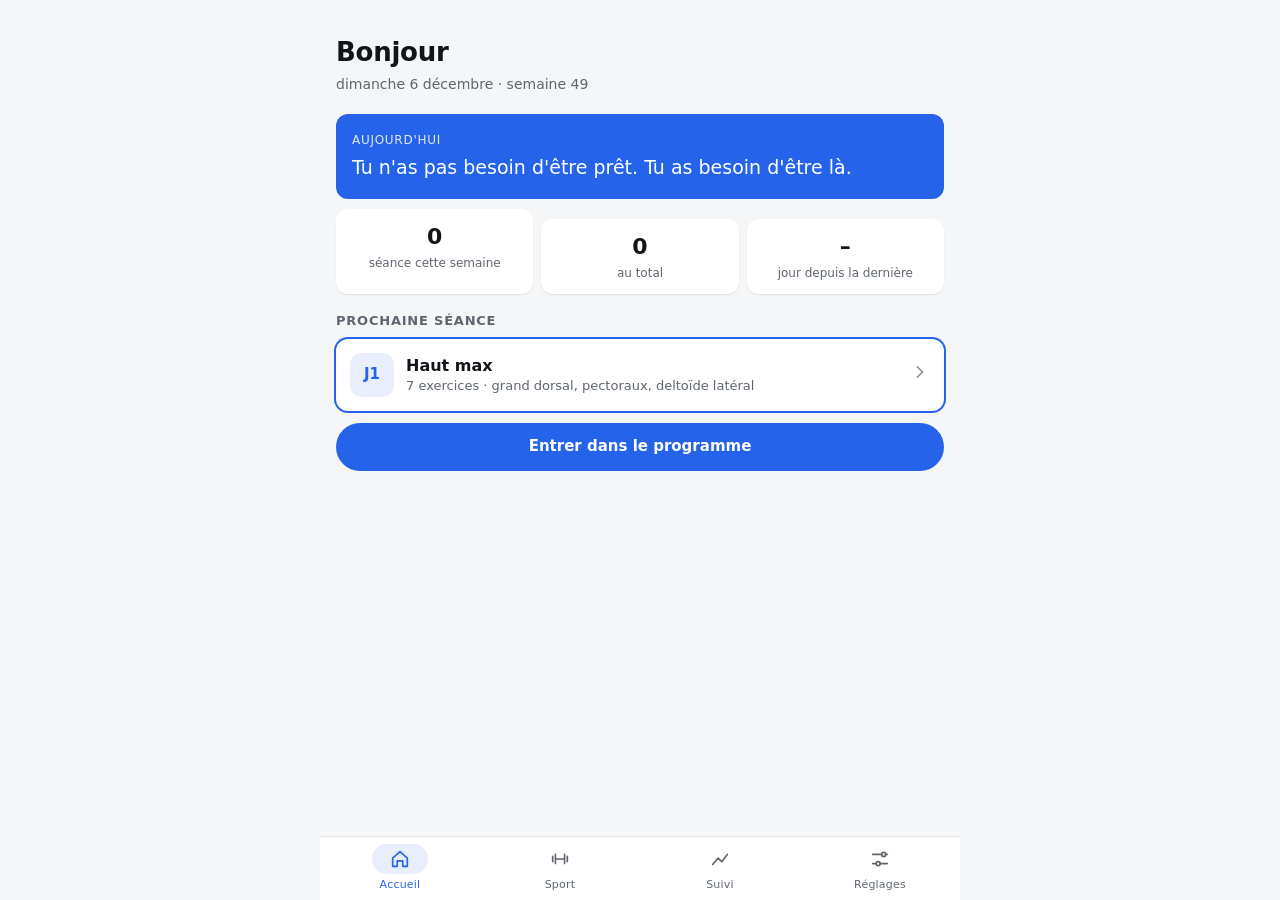
==== commit 0716e16a: "v2 : écran d'accueil, phrases et faits, jauge pilule, abandon en haut, objectif réduit Quatrième ong" ====
--- a/v2/index.html
+++ b/v2/index.html
@@ -19,7 +19,11 @@
      d'onglets. -->
 <div id="app">
 
-  <section id="ecran-sport" class="ecran racine actif">
+  <section id="ecran-accueil" class="ecran racine actif">
+    <div class="corps avec-onglets" id="accueil-corps"></div>
+  </section>
+
+  <section id="ecran-sport" class="ecran racine">
     <div class="barre barre-grande"><h2>Sport<span class="sous" id="sport-sous"></span></h2></div>
     <div class="corps avec-onglets" id="sport-corps"></div>
   </section>
@@ -40,8 +44,8 @@
   </section>
 
   <section id="ecran-seance" class="ecran">
-    <div class="barre"><button class="icone" data-retour aria-label="Retour"></button><h2 id="seance-titre"></h2><span class="num texte-2" id="seance-chrono"></span></div>
-    <div class="progression"><div id="seance-progression"></div></div>
+    <div class="barre"><button class="icone" data-retour aria-label="Retour"></button><h2 id="seance-titre"></h2><button class="icone" id="seance-abandonner" aria-label="Abandonner la séance" data-icone="fermer"></button></div>
+    <div class="ligne-progression"><div class="jauge-pilule" aria-hidden="true"><div id="seance-progression"></div></div><span class="num texte-2" id="seance-chrono"></span></div>
     <div class="corps" id="seance-corps"></div>
     <input id="amorce-clavier" type="text" inputmode="decimal" aria-hidden="true" tabindex="-1"
       style="position:absolute;left:0;top:0;width:1px;height:1px;opacity:0;font-size:16px;border:0;padding:0;">
@@ -104,7 +108,8 @@
   </section>
 
   <nav class="onglets" id="onglets" aria-label="Navigation principale">
-    <button class="onglet actif" data-onglet="sport"><span class="pastille-onglet" data-icone="halteres"></span>Sport</button>
+    <button class="onglet actif" data-onglet="accueil"><span class="pastille-onglet" data-icone="maison"></span>Accueil</button>
+    <button class="onglet" data-onglet="sport"><span class="pastille-onglet" data-icone="halteres"></span>Sport</button>
     <button class="onglet" data-onglet="suivi"><span class="pastille-onglet" data-icone="courbe"></span>Suivi</button>
     <button class="onglet" data-onglet="reglages"><span class="pastille-onglet" data-icone="reglages"></span>Réglages</button>
   </nav>
--- a/v2/css/style.css
+++ b/v2/css/style.css
@@ -155,6 +155,7 @@
 .alerte.baisse { background: var(--baisse-fond); color: #7f1d1d; }
 .alerte.attention { background: var(--attention-fond); color: #7c3a03; }
 .alerte.info { background: var(--accent-fond); color: #1e3a8a; }
+.alerte svg { width: 20px; height: 20px; flex: none; stroke: currentColor; fill: none; stroke-width: 1.8; stroke-linecap: round; stroke-linejoin: round; margin-top: 1px; }
 .alerte b { font-weight: 600; }
 
 .segments { display: flex; gap: 6px; flex-wrap: wrap; }
@@ -222,14 +223,16 @@
 
 /* ---------- Séance ---------- */
 
-.progression { height: 4px; background: var(--fond-2); flex: none; }
-.progression > div { height: 100%; background: var(--accent); width: 0; transition: width .25s; }
+.ligne-progression { display: flex; align-items: center; gap: var(--marge); padding: 8px var(--marge); background: var(--carte); border-bottom: 1px solid var(--trait); flex: none; }
+.jauge-pilule { flex: 1; height: 14px; border-radius: 7px; border: 1.5px solid var(--texte-2); background: var(--fond-2); overflow: hidden; }
+.jauge-pilule > div { display: block; height: 100%; border-radius: 7px; background: var(--accent); width: 0; transition: width .25s; }
+.ligne-progression .num { font-size: 14px; min-width: 52px; text-align: right; }
 .exo-entete { display: flex; align-items: flex-start; gap: 10px; }
 .exo-entete h3 { font-size: 22px; font-weight: 700; line-height: 1.15; flex: 1; text-wrap: balance; }
 .exo-muscle { font-size: 13px; color: var(--texte-2); margin-top: 2px; }
 .objectif { display: flex; align-items: flex-end; gap: 12px; margin-top: 12px; }
-.objectif .val { font-size: 40px; font-weight: 700; line-height: 1; font-variant-numeric: tabular-nums; letter-spacing: -.02em; }
-.objectif .val small { font-size: 15px; font-weight: 500; color: var(--texte-2); margin-left: 4px; letter-spacing: 0; }
+.objectif .val { font-size: 26px; font-weight: 700; line-height: 1; font-variant-numeric: tabular-nums; letter-spacing: -.02em; }
+.objectif .val small { font-size: 13px; font-weight: 500; color: var(--texte-2); margin-left: 4px; letter-spacing: 0; }
 .objectif .why { font-size: 12px; color: var(--texte-2); flex: 1; padding-bottom: 4px; }
 .objectif.monte .val { color: var(--hausse); }
 .exo-image { margin-top: 12px; border-radius: var(--rayon-petit); overflow: hidden; background: var(--carte); border: 1px solid var(--trait); display: flex; align-items: center; justify-content: center; height: 96px; position: relative; }
@@ -452,3 +455,18 @@
 @media (min-width: 600px) {
   .grille-suivi { grid-template-columns: repeat(3, 1fr); }
 }
+
+/* Accueil : salutation, phrase du jour, prochaine séance. */
+.accueil-entete { padding: calc(env(safe-area-inset-top, 0px) + 22px) 0 6px; }
+.accueil-entete h1 { font-size: 26px; font-weight: 700; letter-spacing: -.01em; }
+.accueil-entete p { color: var(--texte-2); font-size: 14px; margin-top: 2px; }
+.accueil-phrase { background: var(--accent); color: #fff; border-radius: var(--rayon); padding: 18px 16px; margin-top: 14px; }
+.accueil-phrase .titre { font-size: 12px; text-transform: uppercase; letter-spacing: .06em; opacity: .85; margin-bottom: 6px; }
+.accueil-phrase .texte { font-size: 19px; font-weight: 500; line-height: 1.35; text-wrap: balance; }
+.accueil-phrase .source { font-size: 12px; opacity: .8; margin-top: 8px; }
+.accueil-stats { display: grid; grid-template-columns: repeat(3, 1fr); gap: 8px; margin-top: 10px; }
+.accueil-stats .carte { padding: 12px 10px; text-align: center; }
+.accueil-stats .n { display: block; font-size: 22px; font-weight: 700; font-variant-numeric: tabular-nums; }
+.accueil-stats .l { display: block; font-size: 12px; color: var(--texte-2); margin-top: 2px; }
+.saviez-vous { margin-top: 10px; }
+.saviez-vous .titre { font-size: 12px; text-transform: uppercase; letter-spacing: .06em; color: var(--accent); margin-bottom: 4px; font-weight: 600; }
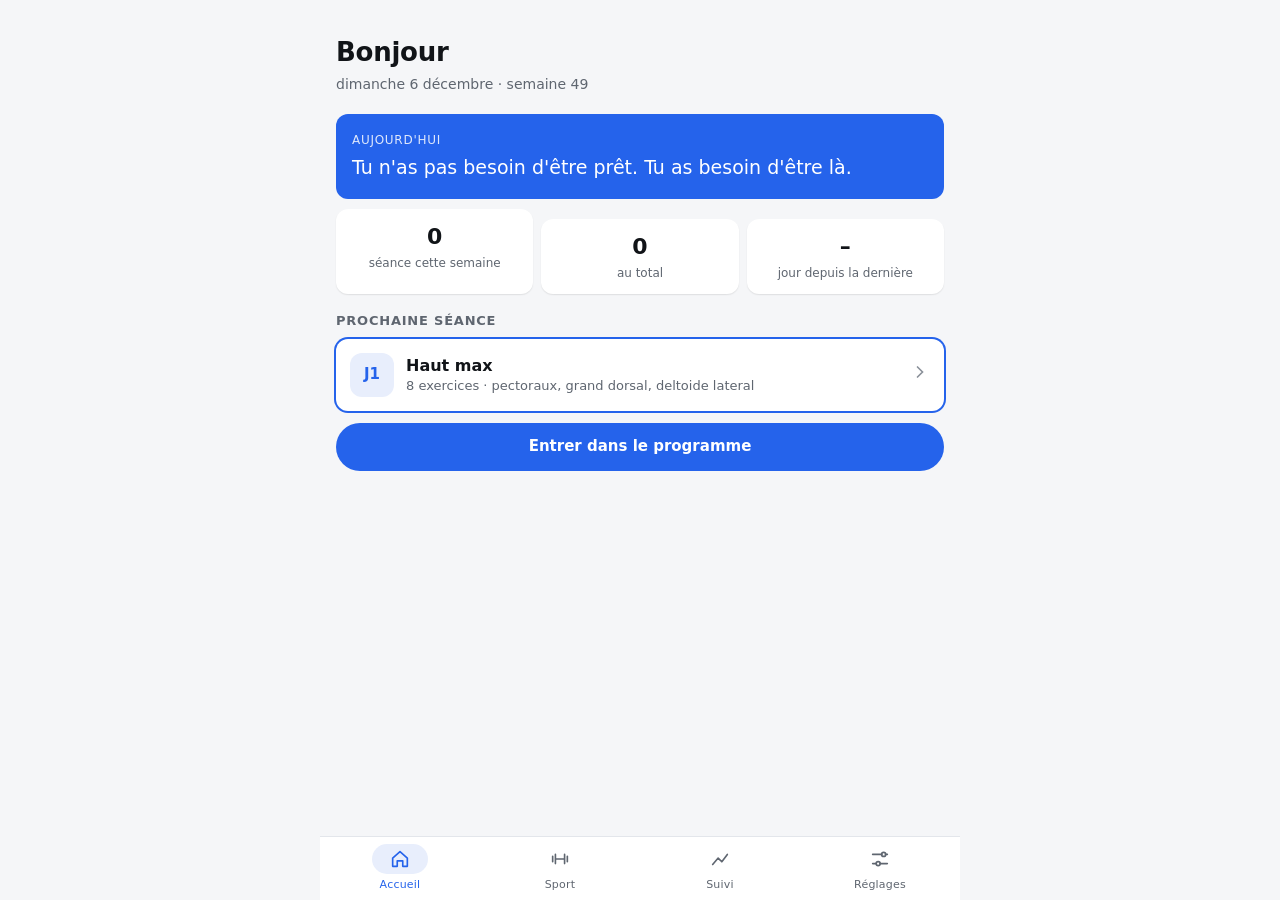
==== commit 6792aaa1: "v2 : restauration des données depuis un export JSON (Réglages) Fusion sans doublon des listes à iden" ====
--- a/v2/index.html
+++ b/v2/index.html
@@ -36,6 +36,7 @@
   <section id="ecran-reglages" class="ecran racine">
     <div class="barre barre-grande"><h2>Réglages<span class="sous">Classeur, son, veille</span></h2></div>
     <div class="corps avec-onglets" id="reglages-corps"></div>
+    <input id="reglages-fichier" type="file" accept="application/json,.json" hidden>
   </section>
 
   <section id="ecran-demarrage" class="ecran">
--- a/v2/css/style.css
+++ b/v2/css/style.css
@@ -358,14 +358,22 @@
 .calendrier-entetes span { text-align: center; font-size: 11px; color: var(--texte-2); padding: 4px 0; }
 .calendrier-case { aspect-ratio: 1; border-radius: var(--rayon-petit); background: var(--fond-2); position: relative; display: flex; align-items: center; justify-content: center; }
 .calendrier-case.vide { background: none; }
+button.calendrier-case { font: inherit; color: inherit; padding: 0; width: 100%; }
+button.calendrier-case:active { transform: scale(.95); }
 .calendrier-case.aujourdhui { box-shadow: inset 0 0 0 2px var(--accent); }
 .calendrier-case .num { position: absolute; top: 3px; left: 5px; font-size: 10px; color: var(--texte-2); }
-.calendrier-case .ico { display: flex; flex-wrap: wrap; justify-content: center; gap: 1px; font-size: 9px; margin-top: 10px; max-width: 100%; }
-.calendrier-case .ico .puce { font-size: 9px; padding: 0 4px; }
+.calendrier-case .ico { display: flex; justify-content: center; align-items: center; gap: 2px; margin-top: 8px; max-width: 100%; }
+.calendrier-case .ico svg { width: 22px; height: 22px; stroke: currentColor; fill: none; stroke-width: 2; stroke-linecap: round; stroke-linejoin: round; }
+.calendrier-case .ico.deux svg { width: 16px; height: 16px; }
+.calendrier-case .ico .muscu { color: var(--accent); }
+.calendrier-case .ico .cardio { color: #b45309; }
+.calendrier-case .ico .gainage { color: #334155; }
+.calendrier-case .nuit { position: absolute; right: 3px; top: 2px; color: #5a7aa8; }
+.calendrier-case .nuit svg { width: 11px; height: 11px; stroke: currentColor; fill: none; stroke-width: 2; }
 .calendrier-case.muscu { background: var(--accent-fond); }
 .calendrier-case.cardio { background: #fff3e0; }
 .calendrier-case.gainage { background: #e2e8f0; }
-.calendrier-case.a-sommeil { box-shadow: inset 0 -3px 0 #5a7aa8; }
+.calendrier-case.a-sommeil { box-shadow: inset 0 -3px 0 #5a7aa8; }  /* trait bas conservé sous la lune */
 .calendrier-case .multi { position: absolute; right: 3px; bottom: 2px; font-size: 10px; font-weight: 600; color: var(--texte-2); }
 .calendrier-case.zone-fatigue { background: var(--baisse-fond); }
 .calendrier-case.zone-recup { background: var(--attention-fond); }
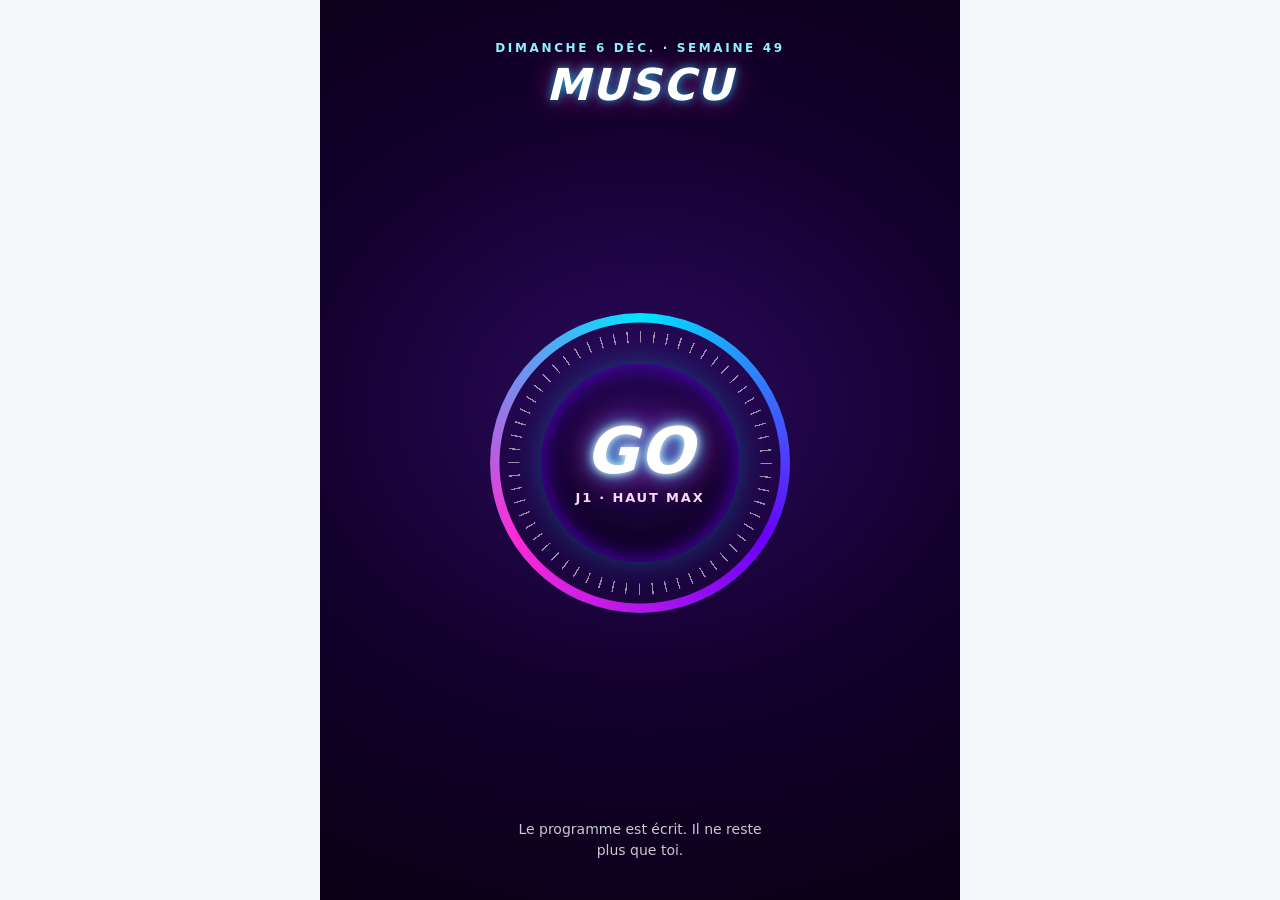
==== commit df772b5f: "v2 : chrono sur chaque fiche, jauge néon, page d'envoi animée et intro néon, comme la v1 - Bouton Ch" ====
--- a/v2/index.html
+++ b/v2/index.html
@@ -133,6 +133,38 @@
     </div>
   </div>
 
+  <!-- Intro d'ouverture (5 novembre 2026) : écran néon à chaque lancement,
+       avant l'Accueil. Un seul élément central, le cadran, pour entrer. -->
+  <div id="intro" class="intro">
+    <div class="intro-haut">
+      <span class="intro-kicker" id="intro-date"></span>
+      <span class="intro-marque">Muscu</span>
+    </div>
+    <button class="intro-cadran" id="intro-entrer" aria-label="Entrer">
+      <span class="intro-anneau" aria-hidden="true"></span>
+      <span class="intro-graduation" aria-hidden="true"></span>
+      <span class="intro-centre">
+        <span class="intro-go">GO</span>
+        <span class="intro-jour" id="intro-jour"></span>
+      </span>
+    </button>
+    <p class="intro-bas" id="intro-bas"></p>
+  </div>
+
+  <!-- Page d'envoi de fin de séance (5 novembre 2026, « comme la V1 ») :
+       le bouton animé de la v1 (.bouton-sync), seul sur fond blanc. -->
+  <div id="envoi-plein" class="envoi-plein" hidden>
+    <div id="envoi-bouton" class="bouton-sync" role="status" aria-live="polite">
+      <span class="bouton-sync-cercle" aria-hidden="true">
+        <span class="bouton-sync-icone">&#8595;</span>
+        <span class="bouton-sync-carre"></span>
+      </span>
+      <span class="bouton-sync-orbite" aria-hidden="true"><span class="bouton-sync-point"></span></span>
+      <span class="bouton-sync-pastille" aria-hidden="true"></span>
+      <span id="envoi-texte" class="bouton-sync-texte">Synchronisation</span>
+    </div>
+  </div>
+
   <div id="toast" class="toast" role="status" aria-live="polite"></div>
 </div>
 
--- a/v2/css/style.css
+++ b/v2/css/style.css
@@ -226,6 +226,51 @@
 .ligne-progression { display: flex; align-items: center; gap: var(--marge); padding: 8px var(--marge); background: var(--carte); border-bottom: 1px solid var(--trait); flex: none; }
 .jauge-pilule { flex: 1; height: 14px; border-radius: 7px; border: 1.5px solid var(--texte-2); background: var(--fond-2); overflow: hidden; }
 .jauge-pilule > div { display: block; height: 100%; border-radius: 7px; background: var(--accent); width: 0; transition: width .25s; }
+/* Jauge de séance en néon électrique, reprise de la v1 (demande de
+   l'utilisateur le 5 novembre 2026, « comme la V1 ») : courant cyan,
+   violet, magenta qui défile, halo qui grésille, étincelle en bout.
+   Seule exception au bleu unique de la direction v2. */
+.ligne-progression .jauge-pilule {
+  border-color: #6a00ff;
+  background: #14002e;
+  box-shadow: 0 0 6px rgba(0, 229, 255, .45), inset 0 0 6px rgba(106, 0, 255, .6);
+  overflow: visible;
+}
+.ligne-progression .jauge-pilule > div {
+  position: relative;
+  background: linear-gradient(90deg, #00e5ff, #6a00ff, #ff2bd6, #00e5ff);
+  background-size: 300% 100%;
+  box-shadow: 0 0 8px #00e5ff, 0 0 16px rgba(255, 43, 214, .7);
+  animation: jauge-courant 1.6s linear infinite, jauge-gresille 2.3s steps(1) infinite;
+}
+.ligne-progression .jauge-pilule > div::after {
+  content: '';
+  position: absolute;
+  right: -3px;
+  top: 50%;
+  width: 8px;
+  height: 8px;
+  margin-top: -4px;
+  border-radius: 50%;
+  background: #fff;
+  box-shadow: 0 0 6px #fff, 0 0 12px #00e5ff, 0 0 18px #ff2bd6;
+  animation: jauge-etincelle .5s ease-in-out infinite alternate;
+}
+.ligne-progression .jauge-pilule > div[style*="width: 0%"]::after { display: none; }
+@keyframes jauge-courant { to { background-position: 300% 0; } }
+@keyframes jauge-gresille {
+  0%, 100% { filter: brightness(1); }
+  41% { filter: brightness(1.6); }
+  43% { filter: brightness(.8); }
+  45% { filter: brightness(1.4); }
+  78% { filter: brightness(1.8); }
+  80% { filter: brightness(1); }
+}
+@keyframes jauge-etincelle { from { transform: scale(.7); opacity: .7; } to { transform: scale(1.3); opacity: 1; } }
+@media (prefers-reduced-motion: reduce) {
+  .ligne-progression .jauge-pilule > div,
+  .ligne-progression .jauge-pilule > div::after { animation: none; }
+}
 .ligne-progression .num { font-size: 14px; min-width: 52px; text-align: right; }
 .exo-entete { display: flex; align-items: flex-start; gap: 10px; }
 .exo-entete h3 { font-size: 22px; font-weight: 700; line-height: 1.15; flex: 1; text-wrap: balance; }
@@ -270,7 +315,7 @@
 .serie .plus button svg { width: 18px; height: 18px; stroke: currentColor; fill: none; stroke-width: 2; stroke-linecap: round; }
 .serie .plus button.rp.actif { background: var(--accent); color: #fff; }
 .actions-serie { display: flex; gap: 8px; margin-top: 12px; flex-wrap: wrap; }
-.actions-serie .bouton { flex: 1; min-width: 0; padding: 0 10px; }
+.actions-serie .bouton { flex: 1 1 auto; white-space: nowrap; padding: 0 10px; }
 .actions-serie .bouton.actif { background: var(--accent); color: #fff; }
 
 .comparaison { font-size: 13px; color: var(--texte-2); margin-top: 6px; min-height: 18px; }
@@ -361,10 +406,12 @@
 button.calendrier-case { font: inherit; color: inherit; padding: 0; width: 100%; }
 button.calendrier-case:active { transform: scale(.95); }
 .calendrier-case.aujourdhui { box-shadow: inset 0 0 0 2px var(--accent); }
-.calendrier-case .num { position: absolute; top: 3px; left: 5px; font-size: 10px; color: var(--texte-2); }
-.calendrier-case .ico { display: flex; justify-content: center; align-items: center; gap: 2px; margin-top: 8px; max-width: 100%; }
-.calendrier-case .ico svg { width: 22px; height: 22px; stroke: currentColor; fill: none; stroke-width: 2; stroke-linecap: round; stroke-linejoin: round; }
+.calendrier-case .num { position: absolute; top: 2px; left: 4px; font-size: 10px; line-height: 1; color: var(--texte-2); }
+.calendrier-case .ico { display: flex; justify-content: center; align-items: center; gap: 2px; margin-top: 10px; max-width: 100%; padding: 0 2px; }
+.calendrier-case .ico svg { width: 18px; height: 18px; stroke: currentColor; fill: none; stroke-width: 1.8; stroke-linecap: round; stroke-linejoin: round; }
 .calendrier-case .ico.deux svg { width: 16px; height: 16px; }
+.calendrier-case .ico > span { display: flex; flex-direction: column; align-items: center; min-width: 0; max-width: 100%; }
+.calendrier-case .ico small { display: block; font-size: 10px; line-height: 1; margin-top: 2px; font-weight: 600; letter-spacing: -.01em; max-width: 100%; overflow: hidden; white-space: nowrap; text-overflow: ellipsis; }
 .calendrier-case .ico .muscu { color: var(--accent); }
 .calendrier-case .ico .cardio { color: #b45309; }
 .calendrier-case .ico .gainage { color: #334155; }
@@ -466,15 +513,153 @@
 
 /* Accueil : salutation, phrase du jour, prochaine séance. */
 .accueil-entete { padding: calc(env(safe-area-inset-top, 0px) + 22px) 0 6px; }
-.accueil-entete h1 { font-size: 26px; font-weight: 700; letter-spacing: -.01em; }
+.accueil-entete h1 { font-size: 24px; font-weight: 700; letter-spacing: -.01em; }
 .accueil-entete p { color: var(--texte-2); font-size: 14px; margin-top: 2px; }
-.accueil-phrase { background: var(--accent); color: #fff; border-radius: var(--rayon); padding: 18px 16px; margin-top: 14px; }
-.accueil-phrase .titre { font-size: 12px; text-transform: uppercase; letter-spacing: .06em; opacity: .85; margin-bottom: 6px; }
+.accueil-phrase { background: var(--accent-fond); color: #1e3a8a; border-radius: var(--rayon); padding: 18px 16px; margin-top: 14px; }
 .accueil-phrase .texte { font-size: 19px; font-weight: 500; line-height: 1.35; text-wrap: balance; }
-.accueil-phrase .source { font-size: 12px; opacity: .8; margin-top: 8px; }
-.accueil-stats { display: grid; grid-template-columns: repeat(3, 1fr); gap: 8px; margin-top: 10px; }
-.accueil-stats .carte { padding: 12px 10px; text-align: center; }
+.accueil-stats { display: grid; grid-template-columns: repeat(3, 1fr); gap: 8px; margin-top: 10px; padding: 10px; }
+.accueil-stats > div { background: var(--fond-2); border-radius: 8px; padding: 10px 6px; text-align: center; }
 .accueil-stats .n { display: block; font-size: 22px; font-weight: 700; font-variant-numeric: tabular-nums; }
 .accueil-stats .l { display: block; font-size: 12px; color: var(--texte-2); margin-top: 2px; }
 .saviez-vous { margin-top: 10px; }
 .saviez-vous .titre { font-size: 12px; text-transform: uppercase; letter-spacing: .06em; color: var(--accent); margin-bottom: 4px; font-weight: 600; }
+
+/* ---------- Page d'envoi de fin de séance ----------
+   Reprise de la v1 (demande du 5 novembre 2026, « une page dédiée à la fin
+   avec l'animation upload comme la V1 ») : le bouton du CodePen
+   « download button animation » (Denis Pasko), technique seule, en CSS pur,
+   seul au centre d'une page blanche. Trois classes posées par
+   enregistrerEtSynchroniser() (v2/js/seance.js) :
+   - .envoi : la pilule se resserre en rond, la flèche devient un carré
+     blanc qui pivote, le rond se remplit par le bas, un point tourne ;
+   - .complet : la pilule se redéploie, un point vert rebondit ;
+   - .envoye : bordure verte, texte « Envoyé » qui revient.
+   Couleurs de l'original, hors jetons de la direction v2 : exception
+   voulue par l'utilisateur, comme la jauge néon. */
+.envoi-plein { position: absolute; inset: 0; z-index: 30; background: #fff; display: flex; align-items: center; justify-content: center; padding: 0 var(--marge); }
+.bouton-sync {
+  --sync-couleur: #00cffc;
+  --sync-remplissage: #00afd3;
+  --sync-vert: #02fc86;
+  position: relative;
+  width: 100%;
+  height: 64px;
+  border: 2.5px solid var(--sync-couleur);
+  border-radius: 999px;
+  color: var(--texte);
+  font-size: 17px;
+  font-weight: 600;
+  letter-spacing: .3px;
+  transition: width .7s cubic-bezier(.33, 1, .68, 1), border-color .2s ease;
+}
+.bouton-sync-cercle {
+  position: absolute; top: 50%; left: 4px; width: 51px; height: 51px; margin-top: -25.5px;
+  border-radius: 50%; background: var(--sync-couleur); color: #fff; overflow: hidden;
+  display: flex; align-items: center; justify-content: center;
+  transition: left .7s cubic-bezier(.33, 1, .68, 1), transform .7s cubic-bezier(.33, 1, .68, 1), background .35s ease, opacity .33s ease;
+}
+.bouton-sync-cercle::before { content: ''; position: absolute; inset: 0; background: var(--sync-remplissage); transform: translateY(100%); }
+.bouton-sync.envoi .bouton-sync-cercle::before { transform: translateY(0); transition: transform 1.8s cubic-bezier(.55, 0, 1, .45) .75s; }
+.bouton-sync-icone, .bouton-sync-carre { z-index: 1; }
+.bouton-sync-icone { font-size: 24px; line-height: 1; transition: opacity .3s ease, transform .35s ease; }
+.bouton-sync-carre { position: absolute; width: 14px; height: 14px; border-radius: 2px; background: #fff; opacity: 0; transform: rotate(45deg) scale(.3); transition: opacity .35s ease, transform .7s cubic-bezier(.33, 1, .68, 1); }
+.bouton-sync-texte {
+  position: absolute; inset: 0; padding-left: 56px; display: flex; align-items: center; justify-content: center; white-space: nowrap;
+  transition: opacity .3s ease, transform .45s cubic-bezier(.34, 1.8, .64, 1), padding-left .3s ease;
+}
+.bouton-sync-orbite { position: absolute; inset: -2.5px; margin: auto; width: 64px; height: 64px; border-radius: 50%; opacity: 0; pointer-events: none; }
+.bouton-sync-point { position: absolute; top: -4px; left: 50%; width: 8px; height: 8px; margin-left: -4px; border-radius: 50%; background: #fff; box-shadow: 0 0 0 2px var(--sync-couleur); }
+.bouton-sync-pastille { position: absolute; top: 50%; left: 50%; width: 12px; height: 12px; margin: -6px 0 0 -6px; border-radius: 50%; background: var(--sync-vert); opacity: 0; transform: scale(0); }
+.bouton-sync.envoi { width: 64px; }
+.bouton-sync.envoi .bouton-sync-cercle { left: 50%; transform: translateX(-50%); }
+.bouton-sync.envoi .bouton-sync-icone { opacity: 0; transform: rotate(225deg) scale(.4); }
+.bouton-sync.envoi .bouton-sync-carre { opacity: 1; transform: rotate(270deg) scale(1); }
+.bouton-sync.envoi .bouton-sync-texte { opacity: 0; transform: translateY(7px) scale(.77); }
+.bouton-sync.envoi .bouton-sync-orbite { opacity: 1; transition: opacity .4s ease .7s; animation: bouton-sync-orbite 1.1s cubic-bezier(.55, 0, .45, 1) .7s infinite; }
+@keyframes bouton-sync-orbite { to { transform: rotate(360deg); } }
+.bouton-sync.envoi.complet { width: 100%; }
+.bouton-sync.envoi.complet .bouton-sync-cercle,
+.bouton-sync.envoi.complet .bouton-sync-orbite { opacity: 0; animation: none; transition: opacity .33s ease; }
+.bouton-sync.envoi.complet .bouton-sync-pastille { animation: bouton-sync-rebond 1s ease forwards; }
+@keyframes bouton-sync-rebond {
+  0% { opacity: 1; transform: scale(.6) translateY(0); }
+  40% { transform: scale(.5, 1) translateY(-22px); }
+  60% { transform: scale(1, .6) translateY(-22px); }
+  90% { opacity: 1; transform: scale(.4, 1) translateY(0); }
+  100% { opacity: 0; transform: scale(0); }
+}
+.bouton-sync.envoye { border-color: var(--sync-vert); animation: bouton-sync-ressort .3s ease; }
+.bouton-sync.envoye .bouton-sync-cercle { opacity: 0; }
+.bouton-sync.envoye .bouton-sync-texte { padding-left: 0; color: var(--hausse); font-weight: 700; }
+.bouton-sync.attente { border-color: var(--texte-2); }
+.bouton-sync.attente .bouton-sync-texte { color: var(--texte-2); }
+@keyframes bouton-sync-ressort { 40% { transform: scaleY(1.08); } 70% { transform: scaleY(.96); } }
+@media (prefers-reduced-motion: reduce) {
+  .bouton-sync, .bouton-sync * { transition: none !important; animation: none !important; }
+}
+
+/* ---------- Intro d'ouverture ----------
+   Demande du 5 novembre 2026 : une intro avant l'Accueil, un élément
+   central pour entrer, des codes de sportif, univers néon électrique
+   (choix de l'utilisateur, même famille que la jauge de séance). Le cadran
+   tient du chronomètre de piste : graduations, anneau cyan, violet,
+   magenta qui tourne, « GO » au centre. Hors jetons de la direction v2,
+   exception voulue comme la jauge et la page d'envoi. */
+.intro {
+  position: absolute; inset: 0; z-index: 40;
+  display: flex; flex-direction: column; align-items: center; justify-content: space-between;
+  padding: calc(env(safe-area-inset-top, 0px) + 40px) var(--marge) calc(env(safe-area-inset-bottom, 0px) + 40px);
+  background: radial-gradient(120% 70% at 50% 45%, #2a0a5e 0%, #14002e 45%, #07000f 100%);
+  color: #fff; text-align: center; overflow: hidden;
+  transition: opacity .35s ease, transform .35s ease;
+}
+.intro.sortie { opacity: 0; transform: scale(1.04); pointer-events: none; }
+.intro[hidden] { display: none; }
+.intro-haut { display: flex; flex-direction: column; gap: 6px; }
+.intro-kicker { font-size: 12px; font-weight: 600; letter-spacing: .22em; text-transform: uppercase; color: #8ff3ff; }
+.intro-marque {
+  font-size: 44px; font-weight: 900; font-style: italic; letter-spacing: .04em; text-transform: uppercase; line-height: 1;
+  text-shadow: 0 0 10px rgba(0, 229, 255, .7), 0 0 26px rgba(255, 43, 214, .55);
+}
+.intro-cadran {
+  position: relative; width: min(72vw, 300px); aspect-ratio: 1; border-radius: 50%;
+  display: grid; place-items: center; color: #fff;
+  -webkit-tap-highlight-color: transparent; transition: transform .2s ease;
+}
+.intro-cadran:active { transform: scale(.96); }
+.intro-anneau {
+  position: absolute; inset: 0; border-radius: 50%;
+  background: conic-gradient(from 0deg, #00e5ff, #6a00ff, #ff2bd6, #00e5ff);
+  -webkit-mask: radial-gradient(farthest-side, transparent calc(100% - 10px), #000 calc(100% - 9px));
+  mask: radial-gradient(farthest-side, transparent calc(100% - 10px), #000 calc(100% - 9px));
+  filter: drop-shadow(0 0 10px #00e5ff) drop-shadow(0 0 22px rgba(255, 43, 214, .7));
+  animation: intro-rotation 6s linear infinite;
+}
+.intro-graduation {
+  position: absolute; inset: 18px; border-radius: 50%;
+  background: repeating-conic-gradient(rgba(255, 255, 255, .55) 0 .6deg, transparent .6deg 6deg);
+  -webkit-mask: radial-gradient(farthest-side, transparent calc(100% - 12px), #000 calc(100% - 11px));
+  mask: radial-gradient(farthest-side, transparent calc(100% - 12px), #000 calc(100% - 11px));
+}
+.intro-centre {
+  position: relative; width: 66%; aspect-ratio: 1; border-radius: 50%;
+  display: flex; flex-direction: column; align-items: center; justify-content: center; gap: 6px;
+  background: radial-gradient(circle at 50% 35%, #2b0b63, #0d001f 75%);
+  box-shadow: inset 0 0 24px rgba(106, 0, 255, .8), 0 0 30px rgba(0, 229, 255, .25);
+  animation: intro-souffle 2.4s ease-in-out infinite;
+}
+.intro-go {
+  font-size: 64px; font-weight: 900; font-style: italic; letter-spacing: .02em; line-height: 1;
+  text-shadow: 0 0 8px #fff, 0 0 18px #00e5ff, 0 0 34px #ff2bd6;
+}
+.intro-jour { font-size: 13px; font-weight: 600; letter-spacing: .14em; text-transform: uppercase; color: #ffd6f7; }
+.intro-bas { font-size: 14px; color: rgba(255, 255, 255, .78); max-width: 30ch; margin: 0; }
+@keyframes intro-rotation { to { transform: rotate(360deg); } }
+@keyframes intro-souffle {
+  0%, 100% { box-shadow: inset 0 0 24px rgba(106, 0, 255, .8), 0 0 30px rgba(0, 229, 255, .25); }
+  50% { box-shadow: inset 0 0 34px rgba(255, 43, 214, .7), 0 0 46px rgba(0, 229, 255, .45); }
+}
+@media (prefers-reduced-motion: reduce) {
+  .intro-anneau, .intro-centre { animation: none; }
+  .intro { transition: none; }
+}
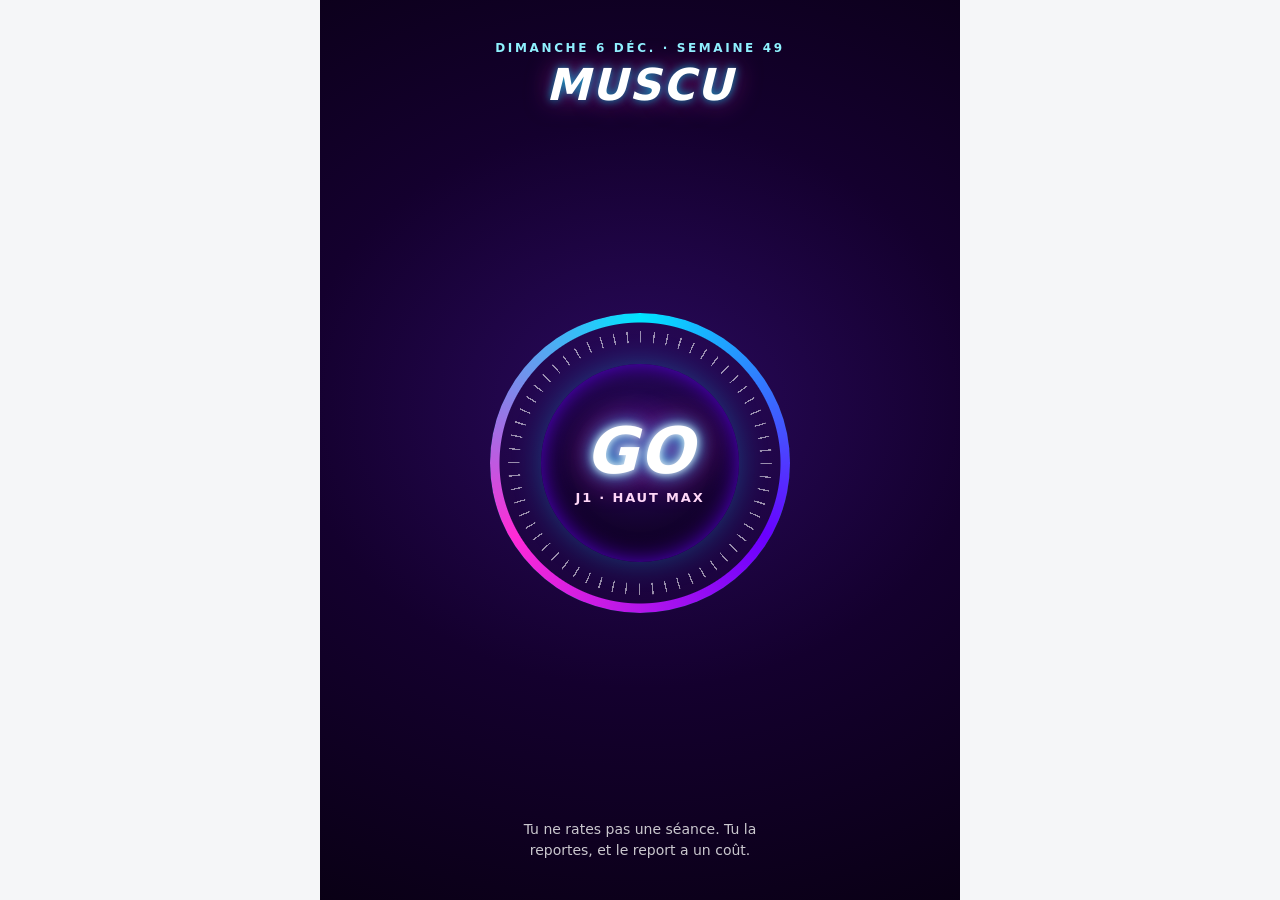
==== commit b47b88a3: "v2 : repos persistant, plein écran jusqu'au bout, chrono +30 %, J3 réordonné, nouvelles phrases Rema" ====
--- a/v2/index.html
+++ b/v2/index.html
@@ -133,6 +133,11 @@
     </div>
   </div>
 
+  <!-- Repos en cours vu depuis les autres écrans (5 novembre 2026). -->
+  <button id="repos-flottant" class="repos-flottant" hidden aria-label="Repos en cours, revenir à la séance">
+    <span class="l">Repos</span><span class="t num" id="repos-flottant-t"></span>
+  </button>
+
   <!-- Intro d'ouverture (5 novembre 2026) : écran néon à chaque lancement,
        avant l'Accueil. Un seul élément central, le cadran, pour entrer. -->
   <div id="intro" class="intro">
--- a/v2/css/style.css
+++ b/v2/css/style.css
@@ -327,14 +327,14 @@
 
 /* Minuterie de repos : bandeau compact et plein écran */
 .minuterie { position: sticky; top: 0; z-index: 4; margin: -12px calc(-1 * var(--marge)) 12px; background: var(--repos); color: #fff; display: flex; align-items: center; justify-content: space-between; padding: 10px var(--marge); }
-.minuterie .t { font-size: 30px; font-weight: 700; font-variant-numeric: tabular-nums; line-height: 1; }
+.minuterie .t { font-size: 39px; font-weight: 700; font-variant-numeric: tabular-nums; line-height: 1; }
 .minuterie .l { font-size: 12px; opacity: .9; }
 .minuterie-plein { position: absolute; inset: 0; z-index: 25; background: var(--repos); color: #fff; display: flex; flex-direction: column; align-items: center; justify-content: center; gap: 16px; padding: 24px; text-align: center; }
-.minuterie-plein .anneau { width: 220px; height: 220px; }
+.minuterie-plein .anneau { width: 286px; height: 286px; max-width: 80vw; max-height: 80vw; }
 .minuterie-plein .anneau circle { fill: none; stroke-width: 8; stroke-linecap: round; }
 .minuterie-plein .anneau .fond { stroke: rgba(255, 255, 255, .2); }
 .minuterie-plein .anneau .progres { stroke: #93c5fd; transition: stroke-dashoffset .25s linear; transform: rotate(-90deg); transform-origin: 50% 50%; }
-.minuterie-plein .t { font-size: 64px; font-weight: 700; font-variant-numeric: tabular-nums; line-height: 1; position: absolute; }
+.minuterie-plein .t { font-size: 83px; font-weight: 700; font-variant-numeric: tabular-nums; line-height: 1; position: absolute; }
 .minuterie-plein .centre { position: relative; display: flex; align-items: center; justify-content: center; }
 .minuterie-plein .suivant { font-size: 15px; opacity: .9; max-width: 32ch; }
 .minuterie-plein .suivant b { display: block; font-size: 20px; margin-bottom: 4px; }
@@ -343,6 +343,14 @@
 .minuterie-plein .fermer { position: absolute; top: calc(env(safe-area-inset-top, 0px) + 12px); right: 12px; color: #fff; }
 .minuterie-plein .actions { display: flex; gap: 10px; }
 .minuterie-plein .actions .bouton { background: rgba(255, 255, 255, .16); color: #fff; }
+
+/* Chrono 30 % plus grand (remarque du 5 novembre 2026) : anneau 220 à
+   286 px, chiffres 64 à 83 px, bandeau 30 à 39 px. */
+/* Pastille du repos en cours sur les autres écrans (repos persistant). */
+.repos-flottant { position: absolute; bottom: calc(var(--onglets) + 12px + env(safe-area-inset-bottom, 0px)); left: 50%; transform: translateX(-50%); z-index: 22; display: flex; align-items: baseline; gap: 8px; padding: 8px 16px; border-radius: 999px; background: var(--repos); color: #fff; box-shadow: var(--ombre-haute); }
+.repos-flottant[hidden] { display: none; }
+.repos-flottant .l { font-size: 12px; opacity: .9; }
+.repos-flottant .t { font-size: 20px; font-weight: 700; font-variant-numeric: tabular-nums; }
 
 /* ---------- Cardio ---------- */
 .cycle { margin-top: 10px; }
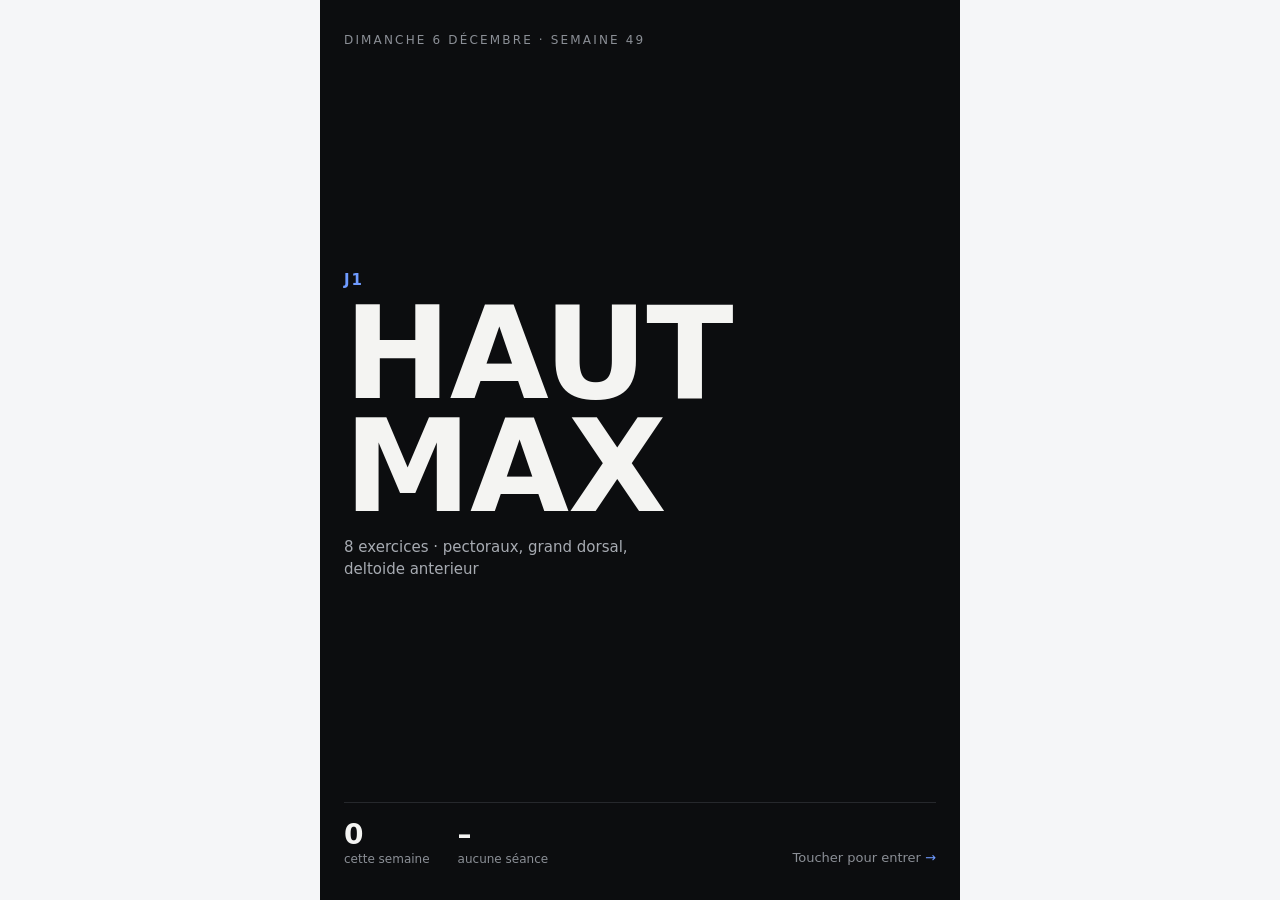
==== commit a91a084a: "v2 : relève J4, intro éditoriale, accueil centré et garde-fous de saisie - Alerte de charge inhabitu" ====
--- a/v2/index.html
+++ b/v2/index.html
@@ -138,22 +138,21 @@
     <span class="l">Repos</span><span class="t num" id="repos-flottant-t"></span>
   </button>
 
-  <!-- Intro d'ouverture (5 novembre 2026) : écran néon à chaque lancement,
-       avant l'Accueil. Un seul élément central, le cadran, pour entrer. -->
+  <!-- Intro d'ouverture : éditorial sombre depuis le 6 novembre 2026 (le
+       néon du 5 jugé « un peu kitsch »). La séance du jour en grande
+       typographie ; un appui la fait glisser jusqu'à sa carte de l'Accueil
+       pendant que le fond noir remonte. -->
   <div id="intro" class="intro">
-    <div class="intro-haut">
-      <span class="intro-kicker" id="intro-date"></span>
-      <span class="intro-marque">Muscu</span>
+    <div class="intro-fond" aria-hidden="true"></div>
+    <p class="intro-kicker" id="intro-date"></p>
+    <button class="intro-titre" id="intro-entrer" aria-label="Entrer">
+      <span class="intro-jour" id="intro-jour"><span class="intro-code" id="intro-code"></span><span class="intro-nom" id="intro-nom"></span></span>
+      <span class="intro-detail" id="intro-detail"></span>
+    </button>
+    <div class="intro-pied">
+      <div class="intro-stats" id="intro-stats"></div>
+      <span class="intro-indice">Toucher pour entrer</span>
     </div>
-    <button class="intro-cadran" id="intro-entrer" aria-label="Entrer">
-      <span class="intro-anneau" aria-hidden="true"></span>
-      <span class="intro-graduation" aria-hidden="true"></span>
-      <span class="intro-centre">
-        <span class="intro-go">GO</span>
-        <span class="intro-jour" id="intro-jour"></span>
-      </span>
-    </button>
-    <p class="intro-bas" id="intro-bas"></p>
   </div>
 
   <!-- Page d'envoi de fin de séance (5 novembre 2026, « comme la V1 ») :
--- a/v2/css/style.css
+++ b/v2/css/style.css
@@ -185,6 +185,12 @@
 .voile.visible { opacity: 1; }
 .feuille { background: var(--carte); width: 100%; border-radius: 16px 16px 0 0; padding: 12px var(--marge) calc(20px + env(safe-area-inset-bottom, 0px)); max-height: 85%; overflow-y: auto; transform: translateY(100%); transition: transform .22s cubic-bezier(.2, 0, 0, 1); }
 .voile.visible .feuille { transform: none; }
+/* Feuille ancrée (abandon de séance) : posée en haut sur l'élément
+   concerné, arrondie partout, glisse depuis le haut. */
+.voile.ancree { align-items: flex-start; padding: 0 8px; }
+.voile.ancree .feuille { border-radius: 16px; padding-bottom: 16px; transform: translateY(-16px); box-shadow: var(--ombre-haute); }
+.voile.ancree .feuille::before { display: none; }
+.voile.ancree.visible .feuille { transform: none; }
 .feuille::before { content: ""; display: block; width: 36px; height: 4px; border-radius: 2px; background: var(--trait); margin: 0 auto 12px; }
 .feuille h3 { font-size: 18px; margin-bottom: 8px; }
 .feuille .actions { display: flex; gap: 8px; margin-top: 16px; }
@@ -322,8 +328,18 @@
 .comparaison.hausse { color: var(--hausse); }
 .comparaison.baisse { color: var(--baisse); }
 
-.nav-exo { display: flex; gap: 8px; margin-top: 12px; }
-.nav-exo .bouton { flex: 1; }
+/* Navigation entre exercices collée en bas de l'écran, sous le pouce
+   (6 novembre 2026 ; noté à la revue du 4 : « Suivant » loin du pouce en
+   bas d'une longue fiche). Suivant et Terminer prennent deux tiers de la
+   largeur et 52 px de haut ; Précédent reste secondaire. */
+.nav-exo {
+  position: sticky; bottom: 0; z-index: 5; display: flex; gap: 8px; margin-top: 12px;
+  padding: 14px 0 calc(env(safe-area-inset-bottom, 0px) + 6px);
+  background: linear-gradient(180deg, rgba(245, 246, 248, 0), var(--fond) 34%);
+}
+.nav-exo .bouton { flex: 1; min-height: 52px; font-size: 16px; }
+.nav-exo #exo-suivant, .nav-exo #exo-terminer { flex: 2; }
+.nav-exo #exo-suivant { background: var(--accent-fond); color: var(--accent); font-weight: 600; }
 
 /* Minuterie de repos : bandeau compact et plein écran */
 .minuterie { position: sticky; top: 0; z-index: 4; margin: -12px calc(-1 * var(--marge)) 12px; background: var(--repos); color: #fff; display: flex; align-items: center; justify-content: space-between; padding: 10px var(--marge); }
@@ -368,7 +384,9 @@
 .gainage-serie .demarrer { min-height: 36px; border-radius: 18px; background: var(--accent); color: #fff; font-weight: 600; font-size: 13px; }
 .gainage-chrono { position: sticky; top: 0; z-index: 4; margin: -12px calc(-1 * var(--marge)) 12px; background: var(--repos); color: #fff; display: flex; justify-content: space-between; align-items: center; padding: 10px var(--marge); }
 .gainage-chrono .t { font-size: 30px; font-weight: 700; font-variant-numeric: tabular-nums; }
-.nom-mouvement { font-weight: 600; }
+.nom-mouvement { font-weight: 600; background: var(--teinte); color: var(--texte-teinte); padding: 1px 8px; border-radius: 6px; }
+.segment-interference { border: 2px solid var(--teinte); }
+.segment-interference.choisi { background: var(--teinte); border-color: var(--teinte); color: var(--texte-teinte); }
 .reglage-duree { display: flex; align-items: center; gap: 10px; }
 .reglage-duree button { width: 40px; height: 40px; border-radius: 20px; background: var(--fond-2); font-size: 20px; font-weight: 600; }
 
@@ -520,6 +538,12 @@
 }
 
 /* Accueil : salutation, phrase du jour, prochaine séance. */
+/* Accueil centré, horizontalement et verticalement (demande du 6 novembre
+   2026, « justifiée au centre ») ; `safe center` garde le haut accessible
+   si le contenu dépasse l'écran. */
+#accueil-corps { display: flex; flex-direction: column; justify-content: safe center; text-align: center; }
+#accueil-corps .titre-section { text-align: center; }
+#accueil-corps .carte-jour .tx { text-align: center; align-items: center; }
 .accueil-entete { padding: calc(env(safe-area-inset-top, 0px) + 22px) 0 6px; }
 .accueil-entete h1 { font-size: 24px; font-weight: 700; letter-spacing: -.01em; }
 .accueil-entete p { color: var(--texte-2); font-size: 14px; margin-top: 2px; }
@@ -607,67 +631,58 @@
 }
 
 /* ---------- Intro d'ouverture ----------
-   Demande du 5 novembre 2026 : une intro avant l'Accueil, un élément
-   central pour entrer, des codes de sportif, univers néon électrique
-   (choix de l'utilisateur, même famille que la jauge de séance). Le cadran
-   tient du chronomètre de piste : graduations, anneau cyan, violet,
-   magenta qui tourne, « GO » au centre. Hors jetons de la direction v2,
-   exception voulue comme la jauge et la page d'envoi. */
+   Éditorial sombre (choix de l'utilisateur le 6 novembre 2026, à la place
+   du cadran néon du 5, « un peu kitsch ») : noir mat, la séance du jour en
+   très grande typographie étroite, une seule couleur d'accent (le bleu de
+   l'application), deux chiffres en pied. Entrée : les lignes montent en
+   cascade. Sortie (sortirIntro dans sport.js) : le titre glisse jusqu'au
+   nom de la carte de l'Accueil pendant que le fond remonte comme un
+   rideau. Rien ne bouge sous prefers-reduced-motion. */
 .intro {
   position: absolute; inset: 0; z-index: 40;
-  display: flex; flex-direction: column; align-items: center; justify-content: space-between;
-  padding: calc(env(safe-area-inset-top, 0px) + 40px) var(--marge) calc(env(safe-area-inset-bottom, 0px) + 40px);
-  background: radial-gradient(120% 70% at 50% 45%, #2a0a5e 0%, #14002e 45%, #07000f 100%);
-  color: #fff; text-align: center; overflow: hidden;
-  transition: opacity .35s ease, transform .35s ease;
-}
-.intro.sortie { opacity: 0; transform: scale(1.04); pointer-events: none; }
+  display: flex; flex-direction: column; justify-content: space-between;
+  padding: calc(env(safe-area-inset-top, 0px) + 32px) 24px calc(env(safe-area-inset-bottom, 0px) + 32px);
+  color: #f4f4f2; overflow: hidden;
+}
 .intro[hidden] { display: none; }
-.intro-haut { display: flex; flex-direction: column; gap: 6px; }
-.intro-kicker { font-size: 12px; font-weight: 600; letter-spacing: .22em; text-transform: uppercase; color: #8ff3ff; }
-.intro-marque {
-  font-size: 44px; font-weight: 900; font-style: italic; letter-spacing: .04em; text-transform: uppercase; line-height: 1;
-  text-shadow: 0 0 10px rgba(0, 229, 255, .7), 0 0 26px rgba(255, 43, 214, .55);
-}
-.intro-cadran {
-  position: relative; width: min(72vw, 300px); aspect-ratio: 1; border-radius: 50%;
-  display: grid; place-items: center; color: #fff;
-  -webkit-tap-highlight-color: transparent; transition: transform .2s ease;
-}
-.intro-cadran:active { transform: scale(.96); }
-.intro-anneau {
-  position: absolute; inset: 0; border-radius: 50%;
-  background: conic-gradient(from 0deg, #00e5ff, #6a00ff, #ff2bd6, #00e5ff);
-  -webkit-mask: radial-gradient(farthest-side, transparent calc(100% - 10px), #000 calc(100% - 9px));
-  mask: radial-gradient(farthest-side, transparent calc(100% - 10px), #000 calc(100% - 9px));
-  filter: drop-shadow(0 0 10px #00e5ff) drop-shadow(0 0 22px rgba(255, 43, 214, .7));
-  animation: intro-rotation 6s linear infinite;
-}
-.intro-graduation {
-  position: absolute; inset: 18px; border-radius: 50%;
-  background: repeating-conic-gradient(rgba(255, 255, 255, .55) 0 .6deg, transparent .6deg 6deg);
-  -webkit-mask: radial-gradient(farthest-side, transparent calc(100% - 12px), #000 calc(100% - 11px));
-  mask: radial-gradient(farthest-side, transparent calc(100% - 12px), #000 calc(100% - 11px));
-}
-.intro-centre {
-  position: relative; width: 66%; aspect-ratio: 1; border-radius: 50%;
-  display: flex; flex-direction: column; align-items: center; justify-content: center; gap: 6px;
-  background: radial-gradient(circle at 50% 35%, #2b0b63, #0d001f 75%);
-  box-shadow: inset 0 0 24px rgba(106, 0, 255, .8), 0 0 30px rgba(0, 229, 255, .25);
-  animation: intro-souffle 2.4s ease-in-out infinite;
-}
-.intro-go {
-  font-size: 64px; font-weight: 900; font-style: italic; letter-spacing: .02em; line-height: 1;
-  text-shadow: 0 0 8px #fff, 0 0 18px #00e5ff, 0 0 34px #ff2bd6;
-}
-.intro-jour { font-size: 13px; font-weight: 600; letter-spacing: .14em; text-transform: uppercase; color: #ffd6f7; }
-.intro-bas { font-size: 14px; color: rgba(255, 255, 255, .78); max-width: 30ch; margin: 0; }
-@keyframes intro-rotation { to { transform: rotate(360deg); } }
-@keyframes intro-souffle {
-  0%, 100% { box-shadow: inset 0 0 24px rgba(106, 0, 255, .8), 0 0 30px rgba(0, 229, 255, .25); }
-  50% { box-shadow: inset 0 0 34px rgba(255, 43, 214, .7), 0 0 46px rgba(0, 229, 255, .45); }
-}
+.intro-fond { position: absolute; inset: 0; background: #0c0d0f; z-index: -1; }
+.intro-kicker {
+  margin: 0; font-size: 12px; font-weight: 500; letter-spacing: .18em; text-transform: uppercase; color: #8b8f96;
+  animation: intro-fondu .6s ease-out both;
+}
+.intro-titre {
+  display: flex; flex-direction: column; align-items: flex-start; gap: 14px; text-align: left; width: 100%;
+  color: inherit; -webkit-tap-highlight-color: transparent;
+}
+.intro-jour { display: flex; flex-direction: column; align-items: flex-start; gap: 6px; }
+.intro-code {
+  font-size: 15px; font-weight: 700; letter-spacing: .12em; color: #6f9bff;
+  animation: intro-montee .6s cubic-bezier(.2, .8, .2, 1) .05s both;
+}
+.intro-nom {
+  display: block; transform-origin: 0 0;
+  font-family: "sans-serif-condensed", "Roboto Condensed", "Arial Narrow", var(--police);
+  font-stretch: condensed; font-weight: 700; text-transform: uppercase;
+  font-size: clamp(64px, 23vw, 128px); line-height: .88; letter-spacing: -.01em; max-width: 100%;
+  animation: intro-montee .7s cubic-bezier(.2, .8, .2, 1) .12s both;
+}
+.intro-detail {
+  font-size: 15px; color: #a7abb2; max-width: 32ch;
+  animation: intro-montee .7s cubic-bezier(.2, .8, .2, 1) .22s both;
+}
+.intro-pied {
+  display: flex; align-items: flex-end; justify-content: space-between; gap: 16px;
+  padding-top: 18px; border-top: 1px solid #26282c;
+  animation: intro-fondu .6s ease-out .3s both;
+}
+.intro-stats { display: flex; gap: 28px; }
+.intro-stats div { display: flex; flex-direction: column; gap: 2px; }
+.intro-stats .n { font-size: 28px; font-weight: 700; line-height: 1; font-variant-numeric: tabular-nums; }
+.intro-stats .l { font-size: 12px; color: #8b8f96; }
+.intro-indice { font-size: 13px; color: #8b8f96; white-space: nowrap; }
+.intro-indice::after { content: " \2192"; color: #6f9bff; }
+@keyframes intro-montee { from { opacity: 0; transform: translateY(28px); } to { opacity: 1; transform: none; } }
+@keyframes intro-fondu { from { opacity: 0; } to { opacity: 1; } }
 @media (prefers-reduced-motion: reduce) {
-  .intro-anneau, .intro-centre { animation: none; }
-  .intro { transition: none; }
-}
+  .intro-kicker, .intro-code, .intro-nom, .intro-detail, .intro-pied { animation: none; }
+}
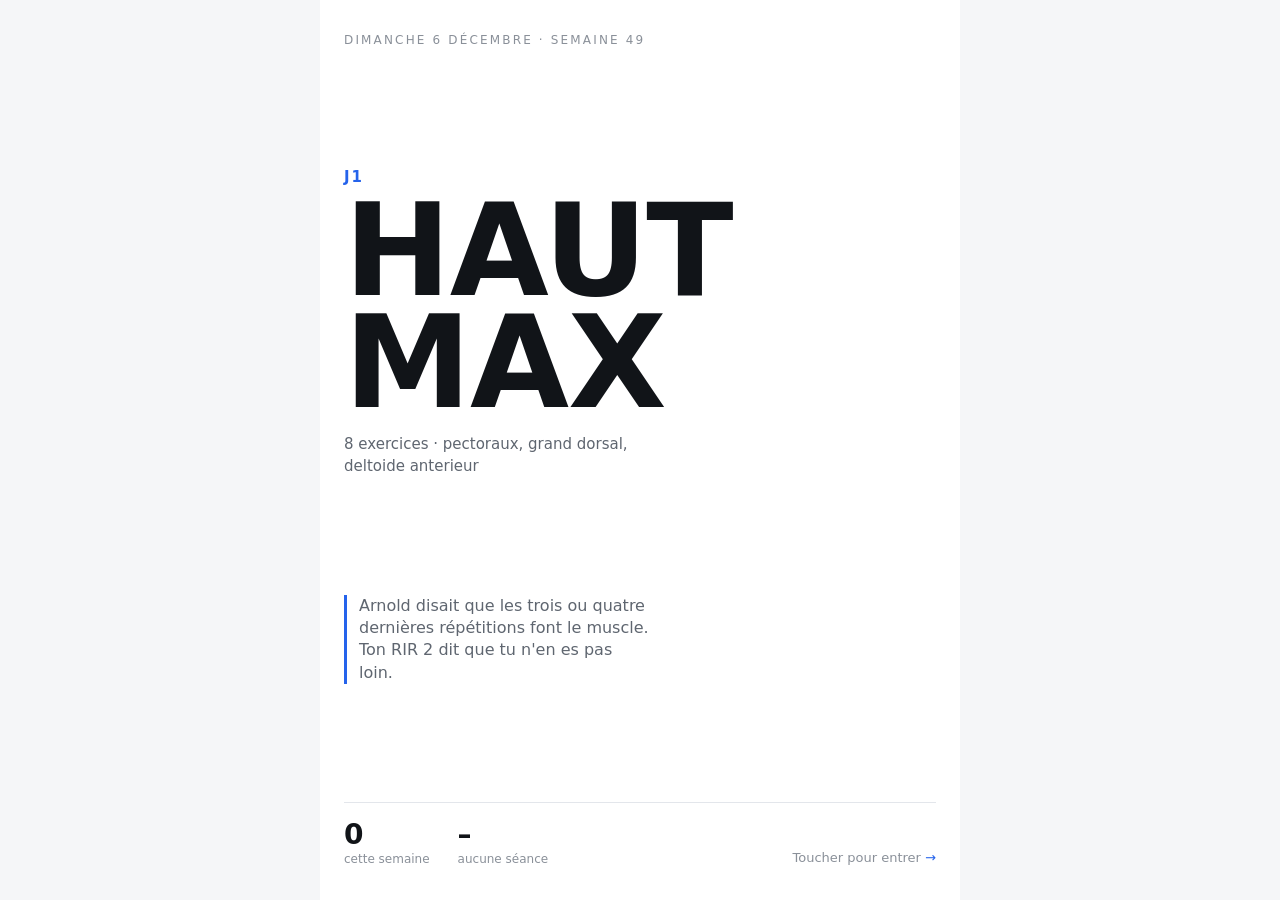
==== commit 73c68185: "v2 : intro en clair avec une phrase de motivation Le noir de l'intro était trop différent du reste d" ====
--- a/v2/index.html
+++ b/v2/index.html
@@ -138,7 +138,8 @@
     <span class="l">Repos</span><span class="t num" id="repos-flottant-t"></span>
   </button>
 
-  <!-- Intro d'ouverture : éditorial sombre depuis le 6 novembre 2026 (le
+  <!-- Intro d'ouverture : éditoriale, claire depuis le 7 novembre 2026
+       (sombre le 6, jugée trop différente du reste). Ancien commentaire (le
        néon du 5 jugé « un peu kitsch »). La séance du jour en grande
        typographie ; un appui la fait glisser jusqu'à sa carte de l'Accueil
        pendant que le fond noir remonte. -->
@@ -149,6 +150,7 @@
       <span class="intro-jour" id="intro-jour"><span class="intro-code" id="intro-code"></span><span class="intro-nom" id="intro-nom"></span></span>
       <span class="intro-detail" id="intro-detail"></span>
     </button>
+    <p class="intro-phrase" id="intro-phrase"></p>
     <div class="intro-pied">
       <div class="intro-stats" id="intro-stats"></div>
       <span class="intro-indice">Toucher pour entrer</span>
--- a/v2/css/style.css
+++ b/v2/css/style.css
@@ -631,8 +631,9 @@
 }
 
 /* ---------- Intro d'ouverture ----------
-   Éditorial sombre (choix de l'utilisateur le 6 novembre 2026, à la place
-   du cadran néon du 5, « un peu kitsch ») : noir mat, la séance du jour en
+   Éditoriale, en clair depuis le 7 novembre 2026 (le noir du 6 « trop
+   différent du reste ») ; à l'origine choix de l'utilisateur du 6, à la place
+   du cadran néon du 5, « un peu kitsch » : fond de l'application, la séance du jour en
    très grande typographie étroite, une seule couleur d'accent (le bleu de
    l'application), deux chiffres en pied. Entrée : les lignes montent en
    cascade. Sortie (sortirIntro dans sport.js) : le titre glisse jusqu'au
@@ -642,12 +643,12 @@
   position: absolute; inset: 0; z-index: 40;
   display: flex; flex-direction: column; justify-content: space-between;
   padding: calc(env(safe-area-inset-top, 0px) + 32px) 24px calc(env(safe-area-inset-bottom, 0px) + 32px);
-  color: #f4f4f2; overflow: hidden;
+  color: var(--texte); overflow: hidden;
 }
 .intro[hidden] { display: none; }
-.intro-fond { position: absolute; inset: 0; background: #0c0d0f; z-index: -1; }
+.intro-fond { position: absolute; inset: 0; background: var(--carte); z-index: -1; box-shadow: 0 10px 30px rgba(17, 20, 24, .12); }
 .intro-kicker {
-  margin: 0; font-size: 12px; font-weight: 500; letter-spacing: .18em; text-transform: uppercase; color: #8b8f96;
+  margin: 0; font-size: 12px; font-weight: 500; letter-spacing: .18em; text-transform: uppercase; color: var(--texte-3);
   animation: intro-fondu .6s ease-out both;
 }
 .intro-titre {
@@ -656,7 +657,7 @@
 }
 .intro-jour { display: flex; flex-direction: column; align-items: flex-start; gap: 6px; }
 .intro-code {
-  font-size: 15px; font-weight: 700; letter-spacing: .12em; color: #6f9bff;
+  font-size: 15px; font-weight: 700; letter-spacing: .12em; color: var(--accent);
   animation: intro-montee .6s cubic-bezier(.2, .8, .2, 1) .05s both;
 }
 .intro-nom {
@@ -667,22 +668,28 @@
   animation: intro-montee .7s cubic-bezier(.2, .8, .2, 1) .12s both;
 }
 .intro-detail {
-  font-size: 15px; color: #a7abb2; max-width: 32ch;
+  font-size: 15px; color: var(--texte-2); max-width: 32ch;
   animation: intro-montee .7s cubic-bezier(.2, .8, .2, 1) .22s both;
+}
+/* Petite phrase de motivation (7 novembre 2026), sous le détail. */
+.intro-phrase {
+  margin: 0; max-width: 30ch; font-size: 16px; line-height: 1.4; color: var(--texte-2);
+  padding-left: 12px; border-left: 3px solid var(--accent);
+  animation: intro-montee .7s cubic-bezier(.2, .8, .2, 1) .3s both;
 }
 .intro-pied {
   display: flex; align-items: flex-end; justify-content: space-between; gap: 16px;
-  padding-top: 18px; border-top: 1px solid #26282c;
+  padding-top: 18px; border-top: 1px solid var(--trait);
   animation: intro-fondu .6s ease-out .3s both;
 }
 .intro-stats { display: flex; gap: 28px; }
 .intro-stats div { display: flex; flex-direction: column; gap: 2px; }
 .intro-stats .n { font-size: 28px; font-weight: 700; line-height: 1; font-variant-numeric: tabular-nums; }
-.intro-stats .l { font-size: 12px; color: #8b8f96; }
-.intro-indice { font-size: 13px; color: #8b8f96; white-space: nowrap; }
-.intro-indice::after { content: " \2192"; color: #6f9bff; }
+.intro-stats .l { font-size: 12px; color: var(--texte-3); }
+.intro-indice { font-size: 13px; color: var(--texte-3); white-space: nowrap; }
+.intro-indice::after { content: " \2192"; color: var(--accent); }
 @keyframes intro-montee { from { opacity: 0; transform: translateY(28px); } to { opacity: 1; transform: none; } }
 @keyframes intro-fondu { from { opacity: 0; } to { opacity: 1; } }
 @media (prefers-reduced-motion: reduce) {
-  .intro-kicker, .intro-code, .intro-nom, .intro-detail, .intro-pied { animation: none; }
-}
+  .intro-kicker, .intro-code, .intro-nom, .intro-detail, .intro-phrase, .intro-pied { animation: none; }
+}
